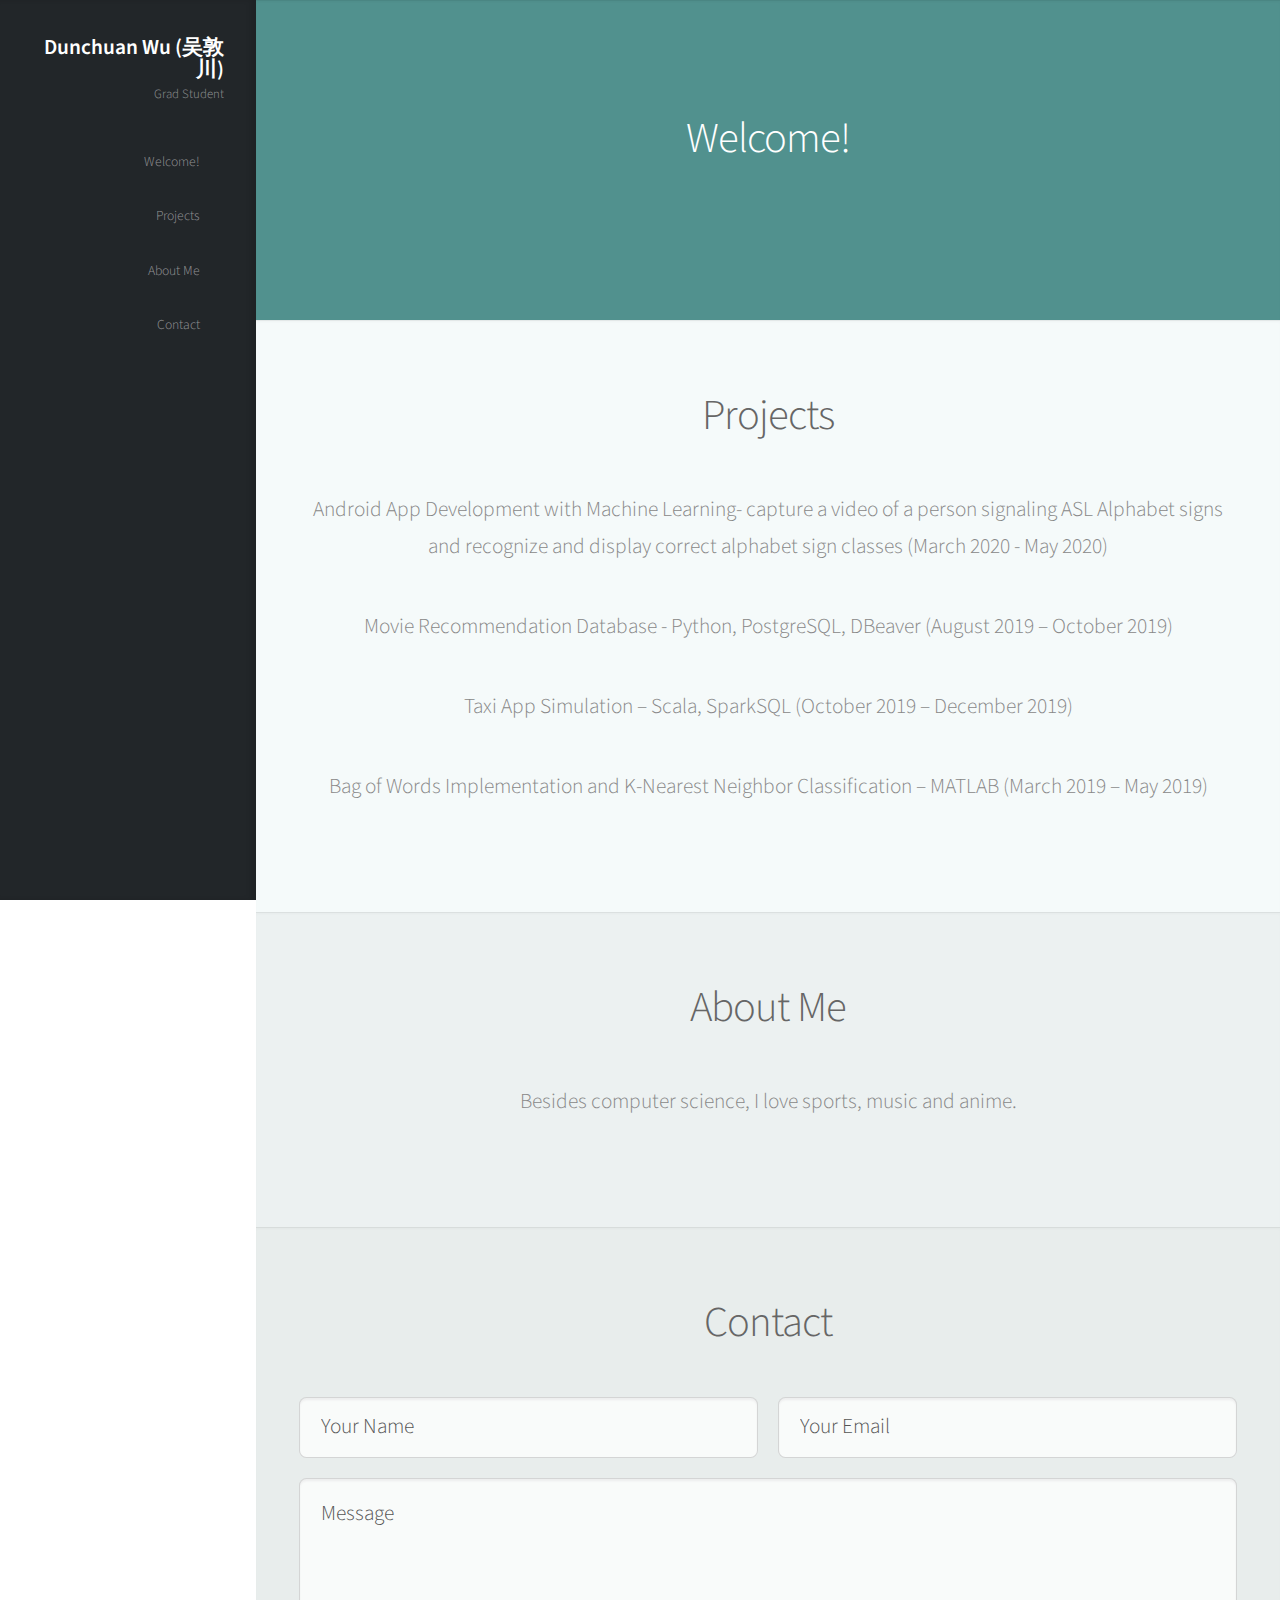
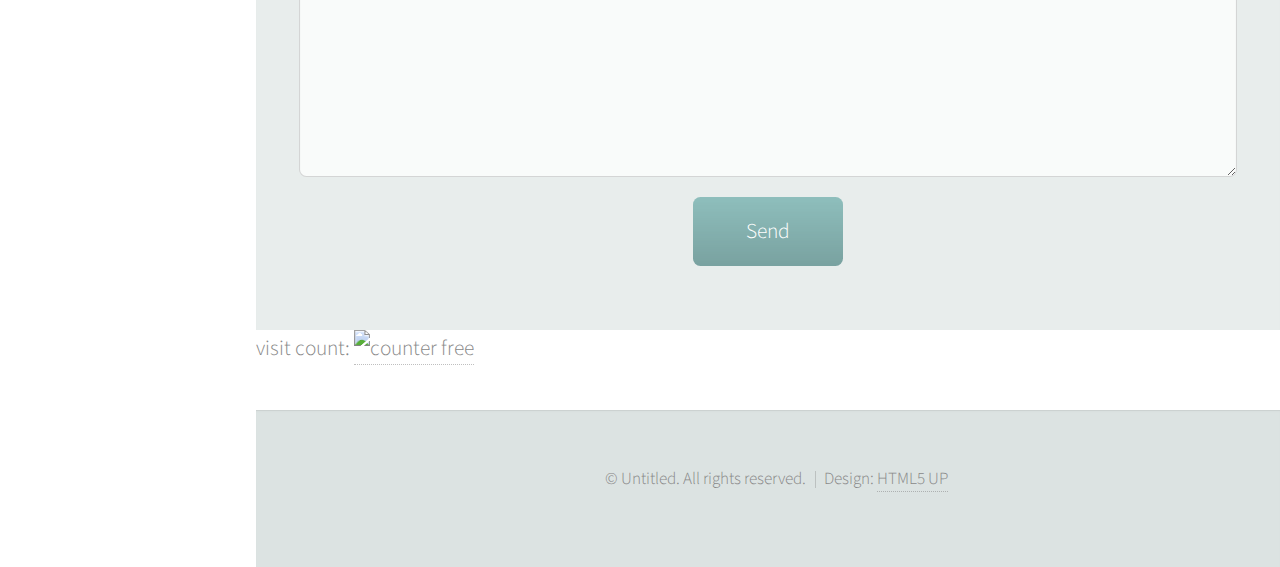
==== index.html @ f8be5535 "Update index.html" ====
<!DOCTYPE HTML>
<!--
	Prologue by HTML5 UP
	html5up.net | @ajlkn
	Free for personal and commercial use under the CCA 3.0 license (html5up.net/license)
-->
<html>


	<head>
		<title>Dunchuan Wu's personal page</title>
		<meta charset="utf-8" />
		<meta name="viewport" content="width=device-width, initial-scale=1, user-scalable=no" />
		<link rel="stylesheet" href="assets/css/main.css" />
	</head>
	<body class="is-preload">

		<!-- Header -->
			<div id="header">

				<div class="top">

					<!-- Logo -->
						<div id="logo">
							<!--
							<span class="image avatar48"><img src="images/avatar.jpg" alt="" /></span>
							-->
							<h1 id="title"> Dunchuan Wu (吴敦川)</h1>
							<p>Grad Student</p>
						</div>

					<!-- Nav -->
						<nav id="nav">
							<ul>
								<li><a href="#top" id="top-link"><span class="icon solid fa-home">Welcome!</span></a></li>
								<li><a href="#portfolio" id="projects-link"><span class="icon solid fa-th">Projects</span></a>
								</li>
								<li><a href="#about" id="about-link"><span class="icon solid fa-user">About Me</span></a></li>
								<li><a href="#contact" id="contact-link"><span class="icon solid fa-envelope">Contact</span></a></li>
							</ul>
						</nav>

				</div>

				<div class="bottom">

					<!-- Social Icons -->
						<ul class="icons">
							<li><a href="#" class="icon brands fa fa-weixin"><span class="label">wechat</span></a></li>
							<li><a href="#" class="icon brands fa-github"><span class="label">Github</span></a></li>
							<li><a href="#" class="icon solid fa-envelope"><span class="label">Email</span></a></li>
						</ul>

				</div>

			</div>

		<!-- Main -->
			<div id="main">

				<!-- Intro -->
					<section id="top" class="one dark cover">
						<div class="container">

							<header>
								<h2 class="alt">
								<strong>Welcome!</strong>
								<!-- <h3> Leetcode Problems - Solved <strong>Today: 2 (#148, #179 && #3, #5 && #6, #9 && #7 #33)</strong> </h3> 
								<h3> Leetcode Problems - Solved <strong>in Total: 33</strong> </h3>
								 -->

							</header>
							
							<!--
							<footer>
								<a href="#portfolio" class="button scrolly">Redirect to Portfolio</a>
							</footer>
							-->

						</div>
					</section>

				<!-- Portfolio -->
					<section id="projects" class="two">
						<div class="container">

							<header>
								<h2>Projects</h2>
							</header>

							<p>
							Android App Development with Machine Learning- capture a video of a person signaling ASL Alphabet signs and recognize and display correct alphabet sign classes (March 2020 - May 2020)
							</p>
							<p>
							Movie Recommendation Database - Python, PostgreSQL, DBeaver (August 2019 – October 2019)
							</p>
							<p>
							Taxi App Simulation – Scala, SparkSQL (October 2019 – December 2019)
							</p>
							<p>
							Bag of Words Implementation and K-Nearest Neighbor Classification – MATLAB (March 2019 – May 2019)
							</p>
			
							<!-- 
							<div class="row">
								<div class="col-4 col-12-mobile">
									<article class="item">
										<a href="#" class="image fit"><img src="images/pic02.jpg" alt="" /></a>
										<header>
											<h3>Ipsum Feugiat</h3>
										</header>
									</article>
									<article class="item">
										<a href="#" class="image fit"><img src="images/pic03.jpg" alt="" /></a>
										<header>
											<h3>Rhoncus Semper</h3>
										</header>
									</article>
								</div>
								<div class="col-4 col-12-mobile">
									<article class="item">
										<a href="#" class="image fit"><img src="images/pic04.jpg" alt="" /></a>
										<header>
											<h3>Magna Nullam</h3>
										</header>
									</article>
									<article class="item">
										<a href="#" class="image fit"><img src="images/pic05.jpg" alt="" /></a>
										<header>
											<h3>Natoque Vitae</h3>
										</header>
									</article>
								</div>
								<div class="col-4 col-12-mobile">
									<article class="item">
										<a href="#" class="image fit"><img src="images/pic06.jpg" alt="" /></a>
										<header>
											<h3>Dolor Penatibus</h3>
										</header>
									</article>
									<article class="item">
										<a href="#" class="image fit"><img src="images/pic07.jpg" alt="" /></a>
										<header>
											<h3>Orci Convallis</h3>
										</header>
									</article>
								</div>
							</div>
							-->

						</div>
					</section>

				<!-- About Me -->
					<section id="about" class="three">
						<div class="container">

							<header>
								<h2>About Me</h2>
							</header>

							<!--
							<a href="#" class="image featured"><img src="images/pic08_cut.jpg" alt="" /></a>
							-->

							<p>Besides computer science, I love sports, music and anime.</p>

						</div>
					</section>

				<!-- Contact -->
					<section id="contact" class="four">
						<div class="container">

							<header>
								<h2>Contact</h2>
							</header>
							
							<!--
							<p>Feel Free to Leave a Message</p>
							-->
							<form class ="contact-form" method="POST" action="https://formspree.io/mdowzpjg">
								<div class="row">
									<div class="col-6 col-12-mobile"><input type="text" name="your name" placeholder="Your Name" /></div>
									<div class="col-6 col-12-mobile"><input type="email" name="your email" placeholder="Your Email" /></div>
									<div class="col-12">
										<textarea name="message" placeholder="Message"></textarea>
									</div>
									<div class="col-12">
										<input type="submit" value="Send" />
									</div>
								</div>
							</form>

						</div>
					</section>

					<p>visit count:
						<a href="https://www.hitwebcounter.com" target="_blank">
						<img src="https://hitwebcounter.com/counter/counter.php?page=7541498&style=0025&nbdigits=6&type=page&initCount=0" title="Web Counter" Alt="counter free"   border="0" >
						</a> 
					</p>

			</div>

		<!-- Footer -->
			<div id="footer">

				<!-- Copyright -->
					<ul class="copyright">
						<li>&copy; Untitled. All rights reserved.</li><li>Design: <a href="http://html5up.net">HTML5 UP</a></li>
					</ul>

			</div>

		<!-- Scripts -->
			<script src="assets/js/jquery.min.js"></script>
			<script src="assets/js/jquery.scrolly.min.js"></script>
			<script src="assets/js/jquery.scrollex.min.js"></script>
			<script src="assets/js/browser.min.js"></script>
			<script src="assets/js/breakpoints.min.js"></script>
			<script src="assets/js/util.js"></script>
			<script src="assets/js/main.js"></script>


	<!--Umeng Application for Website Log Information ID: 1279021371-->
	<script type="text/javascript" src="https://s4.cnzz.com/z_stat.php?id=1279021371&web_id=1279021371"></script>

	</body>


</html>
---- assets/css/main.css ----
@import url("fontawesome-all.min.css");
@import url("https://fonts.googleapis.com/css?family=Source+Sans+Pro:300,300italic,400,600");

/*
	Prologue by HTML5 UP
	html5up.net | @ajlkn
	Free for personal and commercial use under the CCA 3.0 license (html5up.net/license)
*/

html, body, div, span, applet, object,
iframe, h1, h2, h3, h4, h5, h6, p, blockquote,
pre, a, abbr, acronym, address, big, cite,
code, del, dfn, em, img, ins, kbd, q, s, samp,
small, strike, strong, sub, sup, tt, var, b,
u, i, center, dl, dt, dd, ol, ul, li, fieldset,
form, label, legend, table, caption, tbody,
tfoot, thead, tr, th, td, article, aside,
canvas, details, embed, figure, figcaption,
footer, header, hgroup, menu, nav, output, ruby,
section, summary, time, mark, audio, video {
	margin: 0;
	padding: 0;
	border: 0;
	font-size: 100%;
	font: inherit;
	vertical-align: baseline;}

article, aside, details, figcaption, figure,
footer, header, hgroup, menu, nav, section {
	display: block;}

body {
	line-height: 1;
}

ol, ul {
	list-style: none;
}

blockquote, q {
	quotes: none;
}

	blockquote:before, blockquote:after, q:before, q:after {
		content: '';
		content: none;
	}

table {
	border-collapse: collapse;
	border-spacing: 0;
}

body {
	-webkit-text-size-adjust: none;
}

mark {
	background-color: transparent;
	color: inherit;
}

input::-moz-focus-inner {
	border: 0;
	padding: 0;
}

input, select, textarea {
	-moz-appearance: none;
	-webkit-appearance: none;
	-ms-appearance: none;
	appearance: none;
}

/* Basic */

	html {
		box-sizing: border-box;
	}

	*, *:before, *:after {
		box-sizing: inherit;
	}

	body {
		background: #fff;
		font-family: 'Source Sans Pro', sans-serif;
		font-size: 19pt;
		font-weight: 300;
		line-height: 1.75em;
		color: #888;
	}

		body.is-preload *, body.is-preload *:before, body.is-preload *:after {
			-moz-animation: none !important;
			-webkit-animation: none !important;
			-ms-animation: none !important;
			animation: none !important;
			-moz-transition: none !important;
			-webkit-transition: none !important;
			-ms-transition: none !important;
			transition: none !important;
		}

	input, textarea, select {
		font-family: 'Source Sans Pro', sans-serif;
		font-size: 19pt;
		font-weight: 300;
		line-height: 1.75em;
		color: #888;
	}

	h1, h2, h3, h4, h5, h6 {
		font-weight: 300;
		color: #666;
		line-height: 1.5em;
	}

	h1 a, h2 a, h3 a, h4 a, h5 a, h6 a {
		color: inherit;
		text-decoration: none;
	}

		h1 a strong, h2 a strong, h3 a strong, h4 a strong, h5 a strong, h6 a strong {
			color: #333;
		}

	h2 {
		font-size: 2em;
		letter-spacing: -1px;
	}

		h2.alt {
			color: #888;
		}

			h2.alt strong {
				color: #666;
			}

	h3 {
		font-size: 1.5em;
	}

	header {
		margin: 0 0 2em 0;
	}

		header > p {
			margin: 1em 0 0 0;
		}

	footer {
		margin: 2em 0 0 0;
	}

	strong, b {
		font-weight: 300;
		color: #666;
	}

	em, i {
		font-style: italic;
	}

	a {
		text-decoration: none;
		color: inherit;
		border-bottom: dotted 1px rgba(128, 128, 128, 0.5);
		-moz-transition: color 0.35s ease-in-out, border-bottom-color 0.35s ease-in-out;
		-webkit-transition: color 0.35s ease-in-out, border-bottom-color 0.35s ease-in-out;
		-ms-transition: color 0.35s ease-in-out, border-bottom-color 0.35s ease-in-out;
		transition: color 0.35s ease-in-out, border-bottom-color 0.35s ease-in-out;
		outline: 0;
	}

		a:hover {
			color: #E27689;
			border-bottom-color: rgba(255, 255, 255, 0);
		}

	sub {
		position: relative;
		top: 0.5em;
		font-size: 0.8em;
	}

	sup {
		position: relative;
		top: -0.5em;
		font-size: 0.8em;
	}

	hr {
		border: 0;
		border-top: solid 1px #ddd;
	}

	blockquote {
		border-left: solid 0.5em #ddd;
		padding: 1em 0 1em 2em;
		font-style: italic;
	}

	p, ul, ol, dl, table {
		margin-bottom: 2em;
	}

	br.clear {
		clear: both;
	}

/* Container */

	.container {
		margin: 0 auto;
		max-width: 100%;
		width: 1400px;
		height: 30%;
	}

		@media screen and (min-width: 961px) and (max-width: 1880px) {

			.container {
				width: 1200px;
			}

		}

		@media screen and (min-width: 961px) and (max-width: 1620px) {

			.container {
				width: 960px;
			}

		}

		@media screen and (min-width: 961px) and (max-width: 1320px) {

			.container {
				width: 100%;
			}

		}

		@media screen and (max-width: 960px) {

			.container {
				width: 100%;
			}

		}

		@media screen and (max-width: 736px) {

			.container {
				width: 100%;
			}

		}

/* Row */

	.row {
		display: flex;
		flex-wrap: wrap;
		box-sizing: border-box;
		align-items: stretch;
	}

		.row > * {
			box-sizing: border-box;
		}

		.row.gtr-uniform > * > :last-child {
			margin-bottom: 0;
		}

		.row.aln-left {
			justify-content: flex-start;
		}

		.row.aln-center {
			justify-content: center;
		}

		.row.aln-right {
			justify-content: flex-end;
		}

		.row.aln-top {
			align-items: flex-start;
		}

		.row.aln-middle {
			align-items: center;
		}

		.row.aln-bottom {
			align-items: flex-end;
		}

		.row > .imp {
			order: -1;
		}

		.row > .col-1 {
			width: 8.33333%;
		}

		.row > .off-1 {
			margin-left: 8.33333%;
		}

		.row > .col-2 {
			width: 16.66667%;
		}

		.row > .off-2 {
			margin-left: 16.66667%;
		}

		.row > .col-3 {
			width: 25%;
		}

		.row > .off-3 {
			margin-left: 25%;
		}

		.row > .col-4 {
			width: 33.33333%;
		}

		.row > .off-4 {
			margin-left: 33.33333%;
		}

		.row > .col-5 {
			width: 41.66667%;
		}

		.row > .off-5 {
			margin-left: 41.66667%;
		}

		.row > .col-6 {
			width: 50%;
		}

		.row > .off-6 {
			margin-left: 50%;
		}

		.row > .col-7 {
			width: 58.33333%;
		}

		.row > .off-7 {
			margin-left: 58.33333%;
		}

		.row > .col-8 {
			width: 66.66667%;
		}

		.row > .off-8 {
			margin-left: 66.66667%;
		}

		.row > .col-9 {
			width: 75%;
		}

		.row > .off-9 {
			margin-left: 75%;
		}

		.row > .col-10 {
			width: 83.33333%;
		}

		.row > .off-10 {
			margin-left: 83.33333%;
		}

		.row > .col-11 {
			width: 91.66667%;
		}

		.row > .off-11 {
			margin-left: 91.66667%;
		}

		.row > .col-12 {
			width: 100%;
		}

		.row > .off-12 {
			margin-left: 100%;
		}

		.row.gtr-0 {
			margin-top: 0px;
			margin-left: 0px;
		}

			.row.gtr-0 > * {
				padding: 0px 0 0 0px;
			}

			.row.gtr-0.gtr-uniform {
				margin-top: 0px;
			}

				.row.gtr-0.gtr-uniform > * {
					padding-top: 0px;
				}

		.row.gtr-25 {
			margin-top: -10px;
			margin-left: -10px;
		}

			.row.gtr-25 > * {
				padding: 10px 0 0 10px;
			}

			.row.gtr-25.gtr-uniform {
				margin-top: -10px;
			}

				.row.gtr-25.gtr-uniform > * {
					padding-top: 10px;
				}

		.row.gtr-50 {
			margin-top: -20px;
			margin-left: -20px;
		}

			.row.gtr-50 > * {
				padding: 20px 0 0 20px;
			}

			.row.gtr-50.gtr-uniform {
				margin-top: -20px;
			}

				.row.gtr-50.gtr-uniform > * {
					padding-top: 20px;
				}

		.row {
			margin-top: -40px;
			margin-left: -40px;
		}

			.row > * {
				padding: 40px 0 0 40px;
			}

			.row.gtr-uniform {
				margin-top: -40px;
			}

				.row.gtr-uniform > * {
					padding-top: 40px;
				}

		.row.gtr-150 {
			margin-top: -60px;
			margin-left: -60px;
		}

			.row.gtr-150 > * {
				padding: 60px 0 0 60px;
			}

			.row.gtr-150.gtr-uniform {
				margin-top: -60px;
			}

				.row.gtr-150.gtr-uniform > * {
					padding-top: 60px;
				}

		.row.gtr-200 {
			margin-top: -80px;
			margin-left: -80px;
		}

			.row.gtr-200 > * {
				padding: 80px 0 0 80px;
			}

			.row.gtr-200.gtr-uniform {
				margin-top: -80px;
			}

				.row.gtr-200.gtr-uniform > * {
					padding-top: 80px;
				}

		@media screen and (min-width: 961px) and (max-width: 1880px) {

			.row {
				display: flex;
				flex-wrap: wrap;
				box-sizing: border-box;
				align-items: stretch;
			}

				.row > * {
					box-sizing: border-box;
				}

				.row.gtr-uniform > * > :last-child {
					margin-bottom: 0;
				}

				.row.aln-left {
					justify-content: flex-start;
				}

				.row.aln-center {
					justify-content: center;
				}

				.row.aln-right {
					justify-content: flex-end;
				}

				.row.aln-top {
					align-items: flex-start;
				}

				.row.aln-middle {
					align-items: center;
				}

				.row.aln-bottom {
					align-items: flex-end;
				}

				.row > .imp-wide {
					order: -1;
				}

				.row > .col-1-wide {
					width: 8.33333%;
				}

				.row > .off-1-wide {
					margin-left: 8.33333%;
				}

				.row > .col-2-wide {
					width: 16.66667%;
				}

				.row > .off-2-wide {
					margin-left: 16.66667%;
				}

				.row > .col-3-wide {
					width: 25%;
				}

				.row > .off-3-wide {
					margin-left: 25%;
				}

				.row > .col-4-wide {
					width: 33.33333%;
				}

				.row > .off-4-wide {
					margin-left: 33.33333%;
				}

				.row > .col-5-wide {
					width: 41.66667%;
				}

				.row > .off-5-wide {
					margin-left: 41.66667%;
				}

				.row > .col-6-wide {
					width: 50%;
				}

				.row > .off-6-wide {
					margin-left: 50%;
				}

				.row > .col-7-wide {
					width: 58.33333%;
				}

				.row > .off-7-wide {
					margin-left: 58.33333%;
				}

				.row > .col-8-wide {
					width: 66.66667%;
				}

				.row > .off-8-wide {
					margin-left: 66.66667%;
				}

				.row > .col-9-wide {
					width: 75%;
				}

				.row > .off-9-wide {
					margin-left: 75%;
				}

				.row > .col-10-wide {
					width: 83.33333%;
				}

				.row > .off-10-wide {
					margin-left: 83.33333%;
				}

				.row > .col-11-wide {
					width: 91.66667%;
				}

				.row > .off-11-wide {
					margin-left: 91.66667%;
				}

				.row > .col-12-wide {
					width: 100%;
				}

				.row > .off-12-wide {
					margin-left: 100%;
				}

				.row.gtr-0 {
					margin-top: 0px;
					margin-left: 0px;
				}

					.row.gtr-0 > * {
						padding: 0px 0 0 0px;
					}

					.row.gtr-0.gtr-uniform {
						margin-top: 0px;
					}

						.row.gtr-0.gtr-uniform > * {
							padding-top: 0px;
						}

				.row.gtr-25 {
					margin-top: -10px;
					margin-left: -10px;
				}

					.row.gtr-25 > * {
						padding: 10px 0 0 10px;
					}

					.row.gtr-25.gtr-uniform {
						margin-top: -10px;
					}

						.row.gtr-25.gtr-uniform > * {
							padding-top: 10px;
						}

				.row.gtr-50 {
					margin-top: -20px;
					margin-left: -20px;
				}

					.row.gtr-50 > * {
						padding: 20px 0 0 20px;
					}

					.row.gtr-50.gtr-uniform {
						margin-top: -20px;
					}

						.row.gtr-50.gtr-uniform > * {
							padding-top: 20px;
						}

				.row {
					margin-top: -40px;
					margin-left: -40px;
				}

					.row > * {
						padding: 40px 0 0 40px;
					}

					.row.gtr-uniform {
						margin-top: -40px;
					}

						.row.gtr-uniform > * {
							padding-top: 40px;
						}

				.row.gtr-150 {
					margin-top: -60px;
					margin-left: -60px;
				}

					.row.gtr-150 > * {
						padding: 60px 0 0 60px;
					}

					.row.gtr-150.gtr-uniform {
						margin-top: -60px;
					}

						.row.gtr-150.gtr-uniform > * {
							padding-top: 60px;
						}

				.row.gtr-200 {
					margin-top: -80px;
					margin-left: -80px;
				}

					.row.gtr-200 > * {
						padding: 80px 0 0 80px;
					}

					.row.gtr-200.gtr-uniform {
						margin-top: -80px;
					}

						.row.gtr-200.gtr-uniform > * {
							padding-top: 80px;
						}

		}

		@media screen and (min-width: 961px) and (max-width: 1620px) {

			.row {
				display: flex;
				flex-wrap: wrap;
				box-sizing: border-box;
				align-items: stretch;
			}

				.row > * {
					box-sizing: border-box;
				}

				.row.gtr-uniform > * > :last-child {
					margin-bottom: 0;
				}

				.row.aln-left {
					justify-content: flex-start;
				}

				.row.aln-center {
					justify-content: center;
				}

				.row.aln-right {
					justify-content: flex-end;
				}

				.row.aln-top {
					align-items: flex-start;
				}

				.row.aln-middle {
					align-items: center;
				}

				.row.aln-bottom {
					align-items: flex-end;
				}

				.row > .imp-normal {
					order: -1;
				}

				.row > .col-1-normal {
					width: 8.33333%;
				}

				.row > .off-1-normal {
					margin-left: 8.33333%;
				}

				.row > .col-2-normal {
					width: 16.66667%;
				}

				.row > .off-2-normal {
					margin-left: 16.66667%;
				}

				.row > .col-3-normal {
					width: 25%;
				}

				.row > .off-3-normal {
					margin-left: 25%;
				}

				.row > .col-4-normal {
					width: 33.33333%;
				}

				.row > .off-4-normal {
					margin-left: 33.33333%;
				}

				.row > .col-5-normal {
					width: 41.66667%;
				}

				.row > .off-5-normal {
					margin-left: 41.66667%;
				}

				.row > .col-6-normal {
					width: 50%;
				}

				.row > .off-6-normal {
					margin-left: 50%;
				}

				.row > .col-7-normal {
					width: 58.33333%;
				}

				.row > .off-7-normal {
					margin-left: 58.33333%;
				}

				.row > .col-8-normal {
					width: 66.66667%;
				}

				.row > .off-8-normal {
					margin-left: 66.66667%;
				}

				.row > .col-9-normal {
					width: 75%;
				}

				.row > .off-9-normal {
					margin-left: 75%;
				}

				.row > .col-10-normal {
					width: 83.33333%;
				}

				.row > .off-10-normal {
					margin-left: 83.33333%;
				}

				.row > .col-11-normal {
					width: 91.66667%;
				}

				.row > .off-11-normal {
					margin-left: 91.66667%;
				}

				.row > .col-12-normal {
					width: 100%;
				}

				.row > .off-12-normal {
					margin-left: 100%;
				}

				.row.gtr-0 {
					margin-top: 0px;
					margin-left: 0px;
				}

					.row.gtr-0 > * {
						padding: 0px 0 0 0px;
					}

					.row.gtr-0.gtr-uniform {
						margin-top: 0px;
					}

						.row.gtr-0.gtr-uniform > * {
							padding-top: 0px;
						}

				.row.gtr-25 {
					margin-top: -10px;
					margin-left: -10px;
				}

					.row.gtr-25 > * {
						padding: 10px 0 0 10px;
					}

					.row.gtr-25.gtr-uniform {
						margin-top: -10px;
					}

						.row.gtr-25.gtr-uniform > * {
							padding-top: 10px;
						}

				.row.gtr-50 {
					margin-top: -20px;
					margin-left: -20px;
				}

					.row.gtr-50 > * {
						padding: 20px 0 0 20px;
					}

					.row.gtr-50.gtr-uniform {
						margin-top: -20px;
					}

						.row.gtr-50.gtr-uniform > * {
							padding-top: 20px;
						}

				.row {
					margin-top: -40px;
					margin-left: -40px;
				}

					.row > * {
						padding: 40px 0 0 40px;
					}

					.row.gtr-uniform {
						margin-top: -40px;
					}

						.row.gtr-uniform > * {
							padding-top: 40px;
						}

				.row.gtr-150 {
					margin-top: -60px;
					margin-left: -60px;
				}

					.row.gtr-150 > * {
						padding: 60px 0 0 60px;
					}

					.row.gtr-150.gtr-uniform {
						margin-top: -60px;
					}

						.row.gtr-150.gtr-uniform > * {
							padding-top: 60px;
						}

				.row.gtr-200 {
					margin-top: -80px;
					margin-left: -80px;
				}

					.row.gtr-200 > * {
						padding: 80px 0 0 80px;
					}

					.row.gtr-200.gtr-uniform {
						margin-top: -80px;
					}

						.row.gtr-200.gtr-uniform > * {
							padding-top: 80px;
						}

		}

		@media screen and (min-width: 961px) and (max-width: 1320px) {

			.row {
				display: flex;
				flex-wrap: wrap;
				box-sizing: border-box;
				align-items: stretch;
			}

				.row > * {
					box-sizing: border-box;
				}

				.row.gtr-uniform > * > :last-child {
					margin-bottom: 0;
				}

				.row.aln-left {
					justify-content: flex-start;
				}

				.row.aln-center {
					justify-content: center;
				}

				.row.aln-right {
					justify-content: flex-end;
				}

				.row.aln-top {
					align-items: flex-start;
				}

				.row.aln-middle {
					align-items: center;
				}

				.row.aln-bottom {
					align-items: flex-end;
				}

				.row > .imp-narrow {
					order: -1;
				}

				.row > .col-1-narrow {
					width: 8.33333%;
				}

				.row > .off-1-narrow {
					margin-left: 8.33333%;
				}

				.row > .col-2-narrow {
					width: 16.66667%;
				}

				.row > .off-2-narrow {
					margin-left: 16.66667%;
				}

				.row > .col-3-narrow {
					width: 25%;
				}

				.row > .off-3-narrow {
					margin-left: 25%;
				}

				.row > .col-4-narrow {
					width: 33.33333%;
				}

				.row > .off-4-narrow {
					margin-left: 33.33333%;
				}

				.row > .col-5-narrow {
					width: 41.66667%;
				}

				.row > .off-5-narrow {
					margin-left: 41.66667%;
				}

				.row > .col-6-narrow {
					width: 50%;
				}

				.row > .off-6-narrow {
					margin-left: 50%;
				}

				.row > .col-7-narrow {
					width: 58.33333%;
				}

				.row > .off-7-narrow {
					margin-left: 58.33333%;
				}

				.row > .col-8-narrow {
					width: 66.66667%;
				}

				.row > .off-8-narrow {
					margin-left: 66.66667%;
				}

				.row > .col-9-narrow {
					width: 75%;
				}

				.row > .off-9-narrow {
					margin-left: 75%;
				}

				.row > .col-10-narrow {
					width: 83.33333%;
				}

				.row > .off-10-narrow {
					margin-left: 83.33333%;
				}

				.row > .col-11-narrow {
					width: 91.66667%;
				}

				.row > .off-11-narrow {
					margin-left: 91.66667%;
				}

				.row > .col-12-narrow {
					width: 100%;
				}

				.row > .off-12-narrow {
					margin-left: 100%;
				}

				.row.gtr-0 {
					margin-top: 0px;
					margin-left: 0px;
				}

					.row.gtr-0 > * {
						padding: 0px 0 0 0px;
					}

					.row.gtr-0.gtr-uniform {
						margin-top: 0px;
					}

						.row.gtr-0.gtr-uniform > * {
							padding-top: 0px;
						}

				.row.gtr-25 {
					margin-top: -5px;
					margin-left: -5px;
				}

					.row.gtr-25 > * {
						padding: 5px 0 0 5px;
					}

					.row.gtr-25.gtr-uniform {
						margin-top: -5px;
					}

						.row.gtr-25.gtr-uniform > * {
							padding-top: 5px;
						}

				.row.gtr-50 {
					margin-top: -10px;
					margin-left: -10px;
				}

					.row.gtr-50 > * {
						padding: 10px 0 0 10px;
					}

					.row.gtr-50.gtr-uniform {
						margin-top: -10px;
					}

						.row.gtr-50.gtr-uniform > * {
							padding-top: 10px;
						}

				.row {
					margin-top: -20px;
					margin-left: -20px;
				}

					.row > * {
						padding: 20px 0 0 20px;
					}

					.row.gtr-uniform {
						margin-top: -20px;
					}

						.row.gtr-uniform > * {
							padding-top: 20px;
						}

				.row.gtr-150 {
					margin-top: -30px;
					margin-left: -30px;
				}

					.row.gtr-150 > * {
						padding: 30px 0 0 30px;
					}

					.row.gtr-150.gtr-uniform {
						margin-top: -30px;
					}

						.row.gtr-150.gtr-uniform > * {
							padding-top: 30px;
						}

				.row.gtr-200 {
					margin-top: -40px;
					margin-left: -40px;
				}

					.row.gtr-200 > * {
						padding: 40px 0 0 40px;
					}

					.row.gtr-200.gtr-uniform {
						margin-top: -40px;
					}

						.row.gtr-200.gtr-uniform > * {
							padding-top: 40px;
						}

		}

		@media screen and (max-width: 960px) {

			.row {
				display: flex;
				flex-wrap: wrap;
				box-sizing: border-box;
				align-items: stretch;
			}

				.row > * {
					box-sizing: border-box;
				}

				.row.gtr-uniform > * > :last-child {
					margin-bottom: 0;
				}

				.row.aln-left {
					justify-content: flex-start;
				}

				.row.aln-center {
					justify-content: center;
				}

				.row.aln-right {
					justify-content: flex-end;
				}

				.row.aln-top {
					align-items: flex-start;
				}

				.row.aln-middle {
					align-items: center;
				}

				.row.aln-bottom {
					align-items: flex-end;
				}

				.row > .imp-narrower {
					order: -1;
				}

				.row > .col-1-narrower {
					width: 8.33333%;
				}

				.row > .off-1-narrower {
					margin-left: 8.33333%;
				}

				.row > .col-2-narrower {
					width: 16.66667%;
				}

				.row > .off-2-narrower {
					margin-left: 16.66667%;
				}

				.row > .col-3-narrower {
					width: 25%;
				}

				.row > .off-3-narrower {
					margin-left: 25%;
				}

				.row > .col-4-narrower {
					width: 33.33333%;
				}

				.row > .off-4-narrower {
					margin-left: 33.33333%;
				}

				.row > .col-5-narrower {
					width: 41.66667%;
				}

				.row > .off-5-narrower {
					margin-left: 41.66667%;
				}

				.row > .col-6-narrower {
					width: 50%;
				}

				.row > .off-6-narrower {
					margin-left: 50%;
				}

				.row > .col-7-narrower {
					width: 58.33333%;
				}

				.row > .off-7-narrower {
					margin-left: 58.33333%;
				}

				.row > .col-8-narrower {
					width: 66.66667%;
				}

				.row > .off-8-narrower {
					margin-left: 66.66667%;
				}

				.row > .col-9-narrower {
					width: 75%;
				}

				.row > .off-9-narrower {
					margin-left: 75%;
				}

				.row > .col-10-narrower {
					width: 83.33333%;
				}

				.row > .off-10-narrower {
					margin-left: 83.33333%;
				}

				.row > .col-11-narrower {
					width: 91.66667%;
				}

				.row > .off-11-narrower {
					margin-left: 91.66667%;
				}

				.row > .col-12-narrower {
					width: 100%;
				}

				.row > .off-12-narrower {
					margin-left: 100%;
				}

				.row.gtr-0 {
					margin-top: 0px;
					margin-left: 0px;
				}

					.row.gtr-0 > * {
						padding: 0px 0 0 0px;
					}

					.row.gtr-0.gtr-uniform {
						margin-top: 0px;
					}

						.row.gtr-0.gtr-uniform > * {
							padding-top: 0px;
						}

				.row.gtr-25 {
					margin-top: -5px;
					margin-left: -5px;
				}

					.row.gtr-25 > * {
						padding: 5px 0 0 5px;
					}

					.row.gtr-25.gtr-uniform {
						margin-top: -5px;
					}

						.row.gtr-25.gtr-uniform > * {
							padding-top: 5px;
						}

				.row.gtr-50 {
					margin-top: -10px;
					margin-left: -10px;
				}

					.row.gtr-50 > * {
						padding: 10px 0 0 10px;
					}

					.row.gtr-50.gtr-uniform {
						margin-top: -10px;
					}

						.row.gtr-50.gtr-uniform > * {
							padding-top: 10px;
						}

				.row {
					margin-top: -20px;
					margin-left: -20px;
				}

					.row > * {
						padding: 20px 0 0 20px;
					}

					.row.gtr-uniform {
						margin-top: -20px;
					}

						.row.gtr-uniform > * {
							padding-top: 20px;
						}

				.row.gtr-150 {
					margin-top: -30px;
					margin-left: -30px;
				}

					.row.gtr-150 > * {
						padding: 30px 0 0 30px;
					}

					.row.gtr-150.gtr-uniform {
						margin-top: -30px;
					}

						.row.gtr-150.gtr-uniform > * {
							padding-top: 30px;
						}

				.row.gtr-200 {
					margin-top: -40px;
					margin-left: -40px;
				}

					.row.gtr-200 > * {
						padding: 40px 0 0 40px;
					}

					.row.gtr-200.gtr-uniform {
						margin-top: -40px;
					}

						.row.gtr-200.gtr-uniform > * {
							padding-top: 40px;
						}

		}

		@media screen and (max-width: 736px) {

			.row {
				display: flex;
				flex-wrap: wrap;
				box-sizing: border-box;
				align-items: stretch;
			}

				.row > * {
					box-sizing: border-box;
				}

				.row.gtr-uniform > * > :last-child {
					margin-bottom: 0;
				}

				.row.aln-left {
					justify-content: flex-start;
				}

				.row.aln-center {
					justify-content: center;
				}

				.row.aln-right {
					justify-content: flex-end;
				}

				.row.aln-top {
					align-items: flex-start;
				}

				.row.aln-middle {
					align-items: center;
				}

				.row.aln-bottom {
					align-items: flex-end;
				}

				.row > .imp-mobile {
					order: -1;
				}

				.row > .col-1-mobile {
					width: 8.33333%;
				}

				.row > .off-1-mobile {
					margin-left: 8.33333%;
				}

				.row > .col-2-mobile {
					width: 16.66667%;
				}

				.row > .off-2-mobile {
					margin-left: 16.66667%;
				}

				.row > .col-3-mobile {
					width: 25%;
				}

				.row > .off-3-mobile {
					margin-left: 25%;
				}

				.row > .col-4-mobile {
					width: 33.33333%;
				}

				.row > .off-4-mobile {
					margin-left: 33.33333%;
				}

				.row > .col-5-mobile {
					width: 41.66667%;
				}

				.row > .off-5-mobile {
					margin-left: 41.66667%;
				}

				.row > .col-6-mobile {
					width: 50%;
				}

				.row > .off-6-mobile {
					margin-left: 50%;
				}

				.row > .col-7-mobile {
					width: 58.33333%;
				}

				.row > .off-7-mobile {
					margin-left: 58.33333%;
				}

				.row > .col-8-mobile {
					width: 66.66667%;
				}

				.row > .off-8-mobile {
					margin-left: 66.66667%;
				}

				.row > .col-9-mobile {
					width: 75%;
				}

				.row > .off-9-mobile {
					margin-left: 75%;
				}

				.row > .col-10-mobile {
					width: 83.33333%;
				}

				.row > .off-10-mobile {
					margin-left: 83.33333%;
				}

				.row > .col-11-mobile {
					width: 91.66667%;
				}

				.row > .off-11-mobile {
					margin-left: 91.66667%;
				}

				.row > .col-12-mobile {
					width: 100%;
				}

				.row > .off-12-mobile {
					margin-left: 100%;
				}

				.row.gtr-0 {
					margin-top: 0px;
					margin-left: 0px;
				}

					.row.gtr-0 > * {
						padding: 0px 0 0 0px;
					}

					.row.gtr-0.gtr-uniform {
						margin-top: 0px;
					}

						.row.gtr-0.gtr-uniform > * {
							padding-top: 0px;
						}

				.row.gtr-25 {
					margin-top: -5px;
					margin-left: -5px;
				}

					.row.gtr-25 > * {
						padding: 5px 0 0 5px;
					}

					.row.gtr-25.gtr-uniform {
						margin-top: -5px;
					}

						.row.gtr-25.gtr-uniform > * {
							padding-top: 5px;
						}

				.row.gtr-50 {
					margin-top: -10px;
					margin-left: -10px;
				}

					.row.gtr-50 > * {
						padding: 10px 0 0 10px;
					}

					.row.gtr-50.gtr-uniform {
						margin-top: -10px;
					}

						.row.gtr-50.gtr-uniform > * {
							padding-top: 10px;
						}

				.row {
					margin-top: -20px;
					margin-left: -20px;
				}

					.row > * {
						padding: 20px 0 0 20px;
					}

					.row.gtr-uniform {
						margin-top: -20px;
					}

						.row.gtr-uniform > * {
							padding-top: 20px;
						}

				.row.gtr-150 {
					margin-top: -30px;
					margin-left: -30px;
				}

					.row.gtr-150 > * {
						padding: 30px 0 0 30px;
					}

					.row.gtr-150.gtr-uniform {
						margin-top: -30px;
					}

						.row.gtr-150.gtr-uniform > * {
							padding-top: 30px;
						}

				.row.gtr-200 {
					margin-top: -40px;
					margin-left: -40px;
				}

					.row.gtr-200 > * {
						padding: 40px 0 0 40px;
					}

					.row.gtr-200.gtr-uniform {
						margin-top: -40px;
					}

						.row.gtr-200.gtr-uniform > * {
							padding-top: 40px;
						}

		}

/* Sections/Article */

	section, article {
		margin-bottom: 3em;
	}

		section > :last-child,
		section > .container, section:last-child, article > :last-child,
		article > .container, article:last-child {
			margin-bottom: 0;
		}

		.row > section, .row > article {
			margin-bottom: 0;
		}

/* Image */

	.image {
		display: inline-block;
		border: 0;
	}

		.image img {
			display: block;
			width: 100%;
		}

		.image.avatar48 {
			width: 48px;
			height: 48px;
			background: #f00;
		}

			.image.avatar48 img {
				width: 48px;
				height: 48px;
			}

		.image.fit {
			display: block;
			width: 100%;
		}

		.image.featured {
			display: block;
			width: 100%;
			margin: 0 0 2em 0;
		}

		.image.left {
			float: left;
			margin: 0 2em 2em 0;
		}

		.image.centered {
			display: block;
			margin: 0 0 2em 0;
		}

			.image.centered img {
				margin: 0 auto;
				width: auto;
			}

/* List */

	ul {
		list-style: disc;
		padding-left: 1em;
	}

		ul li {
			padding-left: 0.5em;
		}

	ol {
		list-style: decimal;
		padding-left: 1.25em;
	}

		ol li {
			padding-left: 0.25em;
		}

/* Icons */

	ul.icons {
		cursor: default;
		list-style: none;
		padding-left: 0;
	}

		ul.icons li {
			display: inline-block;
			padding-left: 0;
		}

		ul.icons a {
			display: inline-block;
			width: 2em;
			height: 2em;
			line-height: 2em;
			text-align: center;
			border: 0;
		}

/* Form */

	form label {
		display: block;
		text-align: left;
		margin-bottom: 0.5em;
	}

	form input[type="text"],
	form input[type="email"],
	form input[type="password"],
	form select,
	form textarea {
		position: relative;
		-webkit-appearance: none;
		display: block;
		border: 0;
		outline: 0;
		background: #fff;
		background: rgba(255, 255, 255, 0.75);
		width: 100%;
		border-radius: 0.35em;
		padding: 0.75em 1em 0.75em 1em;
		box-shadow: inset 0 0.1em 0.1em 0 rgba(0, 0, 0, 0.05);
		border: solid 1px rgba(0, 0, 0, 0.15);
		-moz-transition: all 0.35s ease-in-out;
		-webkit-transition: all 0.35s ease-in-out;
		-ms-transition: all 0.35s ease-in-out;
		transition: all 0.35s ease-in-out;
	}

		form input[type="text"]:focus,
		form input[type="email"]:focus,
		form input[type="password"]:focus,
		form select:focus,
		form textarea:focus {
			box-shadow: 0 0 2px 1px #8ebebc;
			background: #fff;
		}

	form input[type="text"],
	form input[type="email"],
	form input[type="password"],
	form select {
		line-height: 1.25em;
	}

	form textarea {
		min-height: 14em;
	}

	form ::-webkit-input-placeholder {
		color: #555 !important;
	}

	form :-moz-placeholder {
		color: #555 !important;
	}

	form ::-moz-placeholder {
		color: #555 !important;
	}

	form :-ms-input-placeholder {
		color: #555 !important;
	}

	form ::-moz-focus-inner {
		border: 0;
	}

/* Table */

	table {
		width: 100%;
		text-align: left;
	}

		table tbody tr:nth-child(2n+2) {
			background: #f4f4f4;
		}

		table td {
			padding: 0.5em 1em 0.5em 1em;
		}

		table th {
			text-align: left;
			padding: 0.5em 1em 0.5em 1em;
			color: #fff;
			background: #222729 url("images/overlay.png");
		}

		table thead {
			background: #444;
			color: #fff;
		}

		table tfoot {
			background: #eee;
		}

/* Button */

	input[type="button"],
	input[type="submit"],
	input[type="reset"],
	button,
	.button {
		position: relative;
		display: inline-block;
		border-radius: 0.35em;
		color: #fff !important;
		text-decoration: none;
		padding: 0.75em 2.5em 0.75em 2.5em;
		background-color: #8ebebc;
		border: 0;
		cursor: pointer;
		background-image: -moz-linear-gradient(top, rgba(0, 0, 0, 0), rgba(0, 0, 0, 0.15)), url("images/overlay.png");
		background-image: -webkit-linear-gradient(top, rgba(0, 0, 0, 0), rgba(0, 0, 0, 0.15)), url("images/overlay.png");
		background-image: -ms-linear-gradient(top, rgba(0, 0, 0, 0), rgba(0, 0, 0, 0.15)), url("images/overlay.png");
		background-image: linear-gradient(top, rgba(0, 0, 0, 0), rgba(0, 0, 0, 0.15)), url("images/overlay.png");
		-moz-transition: background-color 0.35s ease-in-out;
		-webkit-transition: background-color 0.35s ease-in-out;
		-ms-transition: background-color 0.35s ease-in-out;
		transition: background-color 0.35s ease-in-out;
	}

		input[type="button"]:hover,
		input[type="submit"]:hover,
		input[type="reset"]:hover,
		button:hover,
		.button:hover {
			background-color: #9ececc;
		}

		input[type="button"]:active,
		input[type="submit"]:active,
		input[type="reset"]:active,
		button:active,
		.button:active {
			background-color: #7eaeac;
		}

/* Item */

	.item {
		box-shadow: 0 0.05em 0.15em 0 rgba(0, 0, 0, 0.05);
		margin-bottom: 40px;
	}

		.item header {
			background: #fff;
			margin: 0;
			padding: 1em 0 1em 0;
			font-size: 0.8em;
		}

			.item header h3 {
				font-size: 1em;
			}

/* Icons */

	.icon {
		text-decoration: none;
		text-decoration: none;
	}

		.icon:before {
			-moz-osx-font-smoothing: grayscale;
			-webkit-font-smoothing: antialiased;
			display: inline-block;
			font-style: normal;
			font-variant: normal;
			text-rendering: auto;
			line-height: 1;
			text-transform: none !important;
			font-family: 'Font Awesome 5 Free';
			font-weight: 400;
		}

		.icon:before {
			line-height: inherit;
		}

		.icon > .label {
			display: none;
		}

		.icon.solid:before {
			font-weight: 900;
		}

		.icon.brands:before {
			font-family: 'Font Awesome 5 Brands';
		}

/* Header */

	#header {
		display: -moz-flex;
		display: -webkit-flex;
		display: -ms-flex;
		display: flex;
		-moz-flex-direction: column;
		-webkit-flex-direction: column;
		-ms-flex-direction: column;
		flex-direction: column;
		-moz-justify-content: space-between;
		-webkit-justify-content: space-between;
		-ms-justify-content: space-between;
		justify-content: space-between;
		background: #222629 url("images/overlay.png");
		box-shadow: inset -0.25em 0 0.25em 0 rgba(0, 0, 0, 0.1);
		color: #fff;
		height: 100%;
		left: 0;
		overflow-y: auto;
		position: fixed;
		text-align: right;
		top: 0;
		width: 375px;
	}

		#header .top {
			-moz-flex-grow: 1;
			-webkit-flex-grow: 1;
			-ms-flex-grow: 1;
			flex-grow: 1;
		}

		#header .bottom {
			-moz-flex-shrink: 0;
			-webkit-flex-shrink: 0;
			-ms-flex-shrink: 0;
			flex-shrink: 0;
			padding: 1.5em 0 0.75em 0;
		}

			#header .bottom > :last-child {
				margin-bottom: 0;
			}

		#header .icons {
			font-size: 0.8em;
			text-align: center;
		}

			#header .icons a {
				color: #41484c;
				-moz-transition: color 0.35s ease-in-out;
				-webkit-transition: color 0.35s ease-in-out;
				-ms-transition: color 0.35s ease-in-out;
				transition: color 0.35s ease-in-out;
			}

				#header .icons a:hover {
					color: #fff;
				}

	#logo {
		position: relative;
		margin: 1.75em 1.5em 1.5em 1.5em;
		min-height: 48px;
		cursor: default;
	}

		#logo h1 {
			position: relative;
			color: #fff;
			font-weight: 600;
			font-size: 1em;
			line-height: 1em;
		}

		#logo p {
			position: relative;
			display: block;
			font-size: 0.6em;
			color: rgba(255, 255, 255, 0.5);
			line-height: 1.25em;
			margin: 0.5em 0 0 0;
		}

		#logo .image {
			position: absolute;
			left: 0;
			top: 0;
		}

	#nav ul {
		list-style: none;
		padding-left: 0;
		margin-bottom: 0;
	}

		#nav ul li {
			padding-left: 0;
		}

			#nav ul li a {
				display: block;
				padding: 0.5em 1.5em 0.5em 1.5em;
				color: rgba(255, 255, 255, 0.5);
				text-decoration: none;
				outline: 0;
				border: 0;
				-moz-transition: none;
				-webkit-transition: none;
				-ms-transition: none;
				transition: none;
			}

				#nav ul li a span {
					position: relative;
					display: block;
					font-size: 0.8em;
				}

					#nav ul li a span:before {
						position: absolute;
						left: 0;
						color: #41484c;
						text-align: center;
						width: 1.25em;
						line-height: 1.75em;
					}

				#nav ul li a.active {
					background: rgba(0, 0, 0, 0.15);
					box-shadow: inset 0 0 0.25em 0 rgba(0, 0, 0, 0.125);
					color: #fff;
				}

					#nav ul li a.active span:before {
						color: #e27689;
					}

/* Footer */

	#footer {
		margin-left: 375px;
		text-align: center;
		background-color: #dce3e2;
		padding: 3em 0 4em 0;
		box-shadow: inset 0 1px 0 0 rgba(0, 0, 0, 0.05), inset 0 0.1em 0.1em 0 rgba(0, 0, 0, 0.025);
		font-size: 0.8em;
	}

		#footer .copyright {
			cursor: default;
			margin: 0;
		}

			#footer .copyright li {
				display: inline-block;
				line-height: 1em;
				border-left: solid 1px rgba(128, 128, 128, 0.35);
				padding: 0 0 0 0.5em;
				margin: 0 0 0 0.5em;
			}

				#footer .copyright li:first-child {
					border-left: 0;
					padding-left: 0;
					margin-left: 0;
				}

/* Main */

	#main {
		margin-left: 375px;
	}

		#main > section {
			margin: 0;
			overflow: hidden;
			padding: 4em 0;
			box-shadow: inset 0 1px 0 0 rgba(0, 0, 0, 0.05), inset 0 0.1em 0.1em 0 rgba(0, 0, 0, 0.025);
			text-align: center;
			background-image: url("images/overlay.png");
		}

			#main > section.dark {
				color: #ddd;
				color: rgba(255, 255, 255, 0.75);
			}

				#main > section.dark h2, #main > section.dark h3, #main > section.dark h4, #main > section.dark h5, #main > section.dark h6 {
					color: inherit;
				}

				#main > section.dark strong {
					color: #fff;
					border-color: inherit;
				}

				#main > section.dark a {
					color: #fff;
					border-color: inherit;
				}

					#main > section.dark a:hover {
						border-bottom-color: rgba(255, 255, 255, 0);
					}

			#main > section.cover {
				padding: 10em 0;
				background-size: cover;
				background-position: center center;
			}

			#main > section.one {
				background-color: #51918E; 
				
			}

			#main > section.two {
				background-color: #f5fafa;
			}

			#main > section.three {
				background-color: #ecf1f1;
			}

			#main > section.four {
				background-color: #e8edec;
			}

/* Wide */

	@media screen and (min-width: 961px) and (max-width: 1880px) {

		/* Basic */

			body, input, textarea, select {
				font-size: 17pt;
			}

		/* Header */

			#header {
				width: 300px;
			}

		/* Footer */

			#footer {
				margin-left: 300px;
			}

		/* Main */

			#main {
				margin-left: 300px;
			}

	}

/* Normal */

	@media screen and (min-width: 961px) and (max-width: 1620px) {

		/* Main */

			#main > section {
				padding: 3em 0;
			}

			#main section.cover {
				padding: 5em 0; /*1em 0*/
			}

	}

/* Narrow */

	@media screen and (min-width: 961px) and (max-width: 1320px) {

		/* Basic */

			body, input, textarea, select {
				font-size: 16pt;
			}

			.container {
				padding: 0 2em 0 2em;
			}

		/* Icons */

			ul.icons li a {
				width: 1.75em;
			}

		/* Item */

			.item {
				margin-bottom: 20px;
			}

		/* Header */

			#header {
				width: 20%;
			}

			#logo .image {
				position: relative;
				margin: 0 0 0.5em 0;
			}

			#nav ul li a {
				font-size: 0.8em;
				padding-top: 0.5em;
				padding-bottom: 0.5em;
			}

				#nav ul li a span {
					padding-right: 2.25em;
				}

					#nav ul li a span:before {
						left: 100%;
						margin-left: -1.25em;
						line-height: 2.25em;
					}

		/* Footer */

			#footer {
				margin-left: 20%;
			}

		/* Main */

			#main {
				margin-left: 20%;
			}

	}

/* Narrower */

	#headerToggle {
		display: none;
	}

	@media screen and (max-width: 960px) {

		/* Basic */

			html, body {
				overflow-x: hidden;
			}

			body, input, textarea, select {
				font-size: 16pt;
			}

			header br {
				display: none;
			}

			.container {
				padding: 0 2em 0 2em;
			}

		/* Item */

			.item {
				margin-bottom: 15px;
			}

		/* Icons */

			ul.icons a {
				width: 1.75em;
				font-size: 1.25em;
			}

		/* Header */

			#header {
				-moz-backface-visibility: hidden;
				-webkit-backface-visibility: hidden;
				-ms-backface-visibility: hidden;
				backface-visibility: hidden;
				-moz-transform: translateX(-275px);
				-webkit-transform: translateX(-275px);
				-ms-transform: translateX(-275px);
				transform: translateX(-275px);
				-moz-transition: -moz-transform 0.5s ease;
				-webkit-transition: -webkit-transform 0.5s ease;
				-ms-transition: -ms-transform 0.5s ease;
				transition: transform 0.5s ease;
				-webkit-overflow-scrolling: touch;
				display: block;
				height: 100%;
				left: 0;
				overflow-y: auto;
				position: fixed;
				top: 0;
				width: 275px;
				z-index: 10002;
				width: 275px;
				background: #222729 url("images/overlay.png");
				box-shadow: inset -0.25em 0 0.25em 0 rgba(0, 0, 0, 0.125);
			}

				#header .top {
					position: relative;
				}

				#header .bottom {
					border-top: solid 1px rgba(255, 255, 255, 0.05);
					box-shadow: 0 -1px 0 0 rgba(0, 0, 0, 0.15);
					padding-top: 2em;
					margin-top: 2em;
					position: relative;
				}

			#logo {
				margin: 1.5em 1.25em 1.25em 1.25em;
			}

			#nav ul li a {
				padding: 0.5em 1.25em 0.5em 1.25em;
			}

			#headerToggle {
				-moz-backface-visibility: hidden;
				-webkit-backface-visibility: hidden;
				-ms-backface-visibility: hidden;
				backface-visibility: hidden;
				-moz-transition: -moz-transform 0.5s ease;
				-webkit-transition: -webkit-transform 0.5s ease;
				-ms-transition: -ms-transform 0.5s ease;
				transition: transform 0.5s ease;
				display: block;
				height: 2.25em;
				left: 0;
				position: fixed;
				top: 0;
				width: 3.25em;
				z-index: 10001;
			}

				#headerToggle .toggle {
					text-decoration: none;
					position: absolute;
					left: 0;
					top: 0;
					width: 100%;
					height: 100%;
					outline: 0;
					border: 0;
				}

					#headerToggle .toggle:before {
						-moz-osx-font-smoothing: grayscale;
						-webkit-font-smoothing: antialiased;
						display: inline-block;
						font-style: normal;
						font-variant: normal;
						text-rendering: auto;
						line-height: 1;
						text-transform: none !important;
						font-family: 'Font Awesome 5 Free';
						font-weight: 900;
					}

					#headerToggle .toggle:before {
						text-decoration: none;
						content: '\f0c9';
						color: #fff;
						font-size: 18px;
						background: rgba(128, 136, 144, 0.5);
						border-radius: 0.35em;
						text-align: center;
						position: absolute;
						left: 0.5em;
						top: 0.5em;
						display: block;
						width: 3.25em;
						height: 2.25em;
						line-height: 2.25em;
					}

			body.header-visible #main {
				-moz-transform: translateX(275px);
				-webkit-transform: translateX(275px);
				-ms-transform: translateX(275px);
				transform: translateX(275px);
			}

			body.header-visible #headerToggle {
				-moz-transform: translateX(275px);
				-webkit-transform: translateX(275px);
				-ms-transform: translateX(275px);
				transform: translateX(275px);
			}

			body.header-visible #header {
				-moz-transform: translateX(0);
				-webkit-transform: translateX(0);
				-ms-transform: translateX(0);
				transform: translateX(0);
			}

		/* Footer */

			#footer {
				margin-left: 0;
			}

		/* Main */

			#main {
				-moz-backface-visibility: hidden;
				-webkit-backface-visibility: hidden;
				-ms-backface-visibility: hidden;
				backface-visibility: hidden;
				-moz-transition: -moz-transform 0.5s ease;
				-webkit-transition: -webkit-transform 0.5s ease;
				-ms-transition: -ms-transform 0.5s ease;
				transition: transform 0.5s ease;
				padding-bottom: 1px;
				margin-left: 0;
			}

				#main > section {
					padding: 3em 0;
				}

				#main section.cover {
					padding: 4em 0;
				}

	}

/* Mobile */

	@media screen and (max-width: 736px) {

		/* Basic */

			body, input, textarea, select {
				font-size: 14pt;
			}

			h2 {
				font-size: 1.5em;
				letter-spacing: 0;
				font-weight: 300;
			}

			.container {
				padding: 0 15px 0 15px;
			}

		/* List */

			ul.icons a {
				width: 2em;
				font-size: 1.25em;
			}

		/* Main */

			#main > section {
				padding: 2em 0;
			}

			#main section.cover {
				padding: 4em 0em;
			}

				#main section.cover header {
					padding: 0 1em;
				}

		/* Footer */

			#footer .copyright li {
				display: block;
				line-height: 1.25em;
				border: 0;
				padding: 0;
				margin: 1em 0 0 0;
			}

				#footer .copyright li:first-child {
					margin-top: 0;
				}

	}
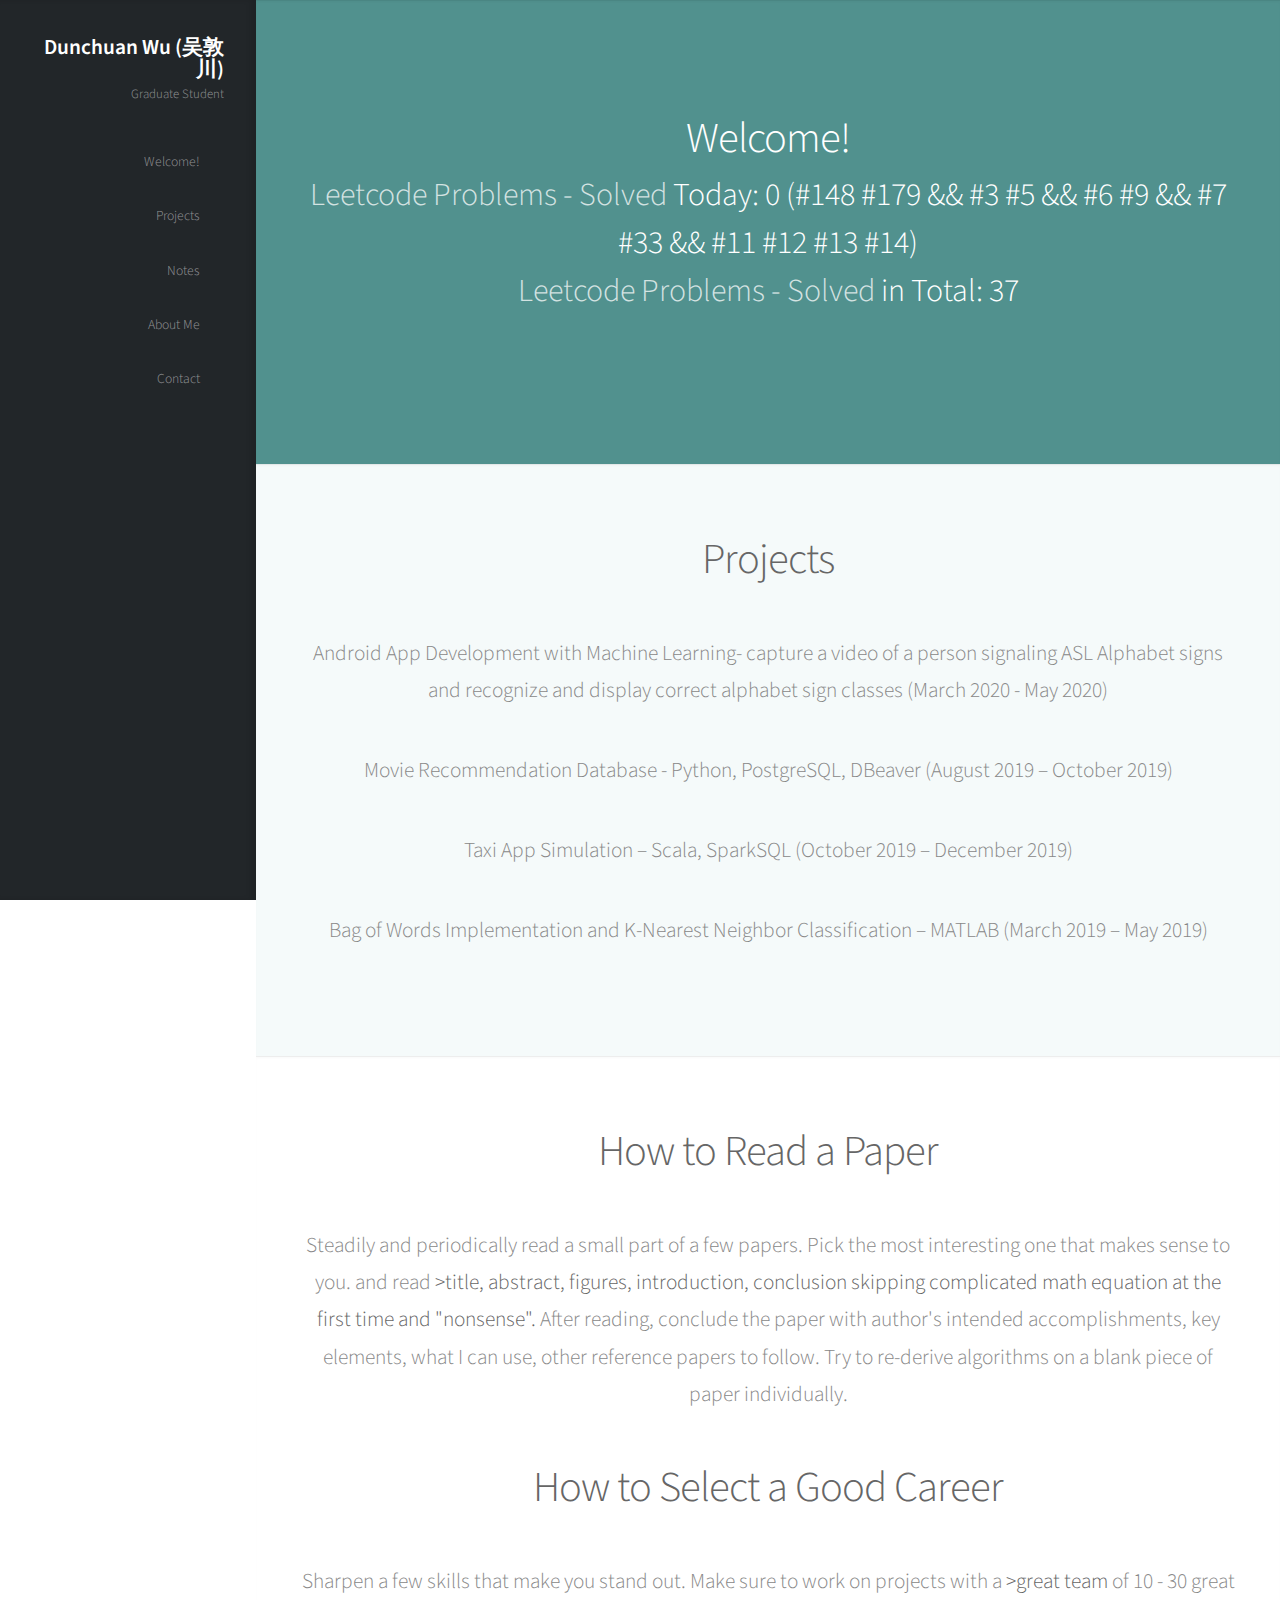
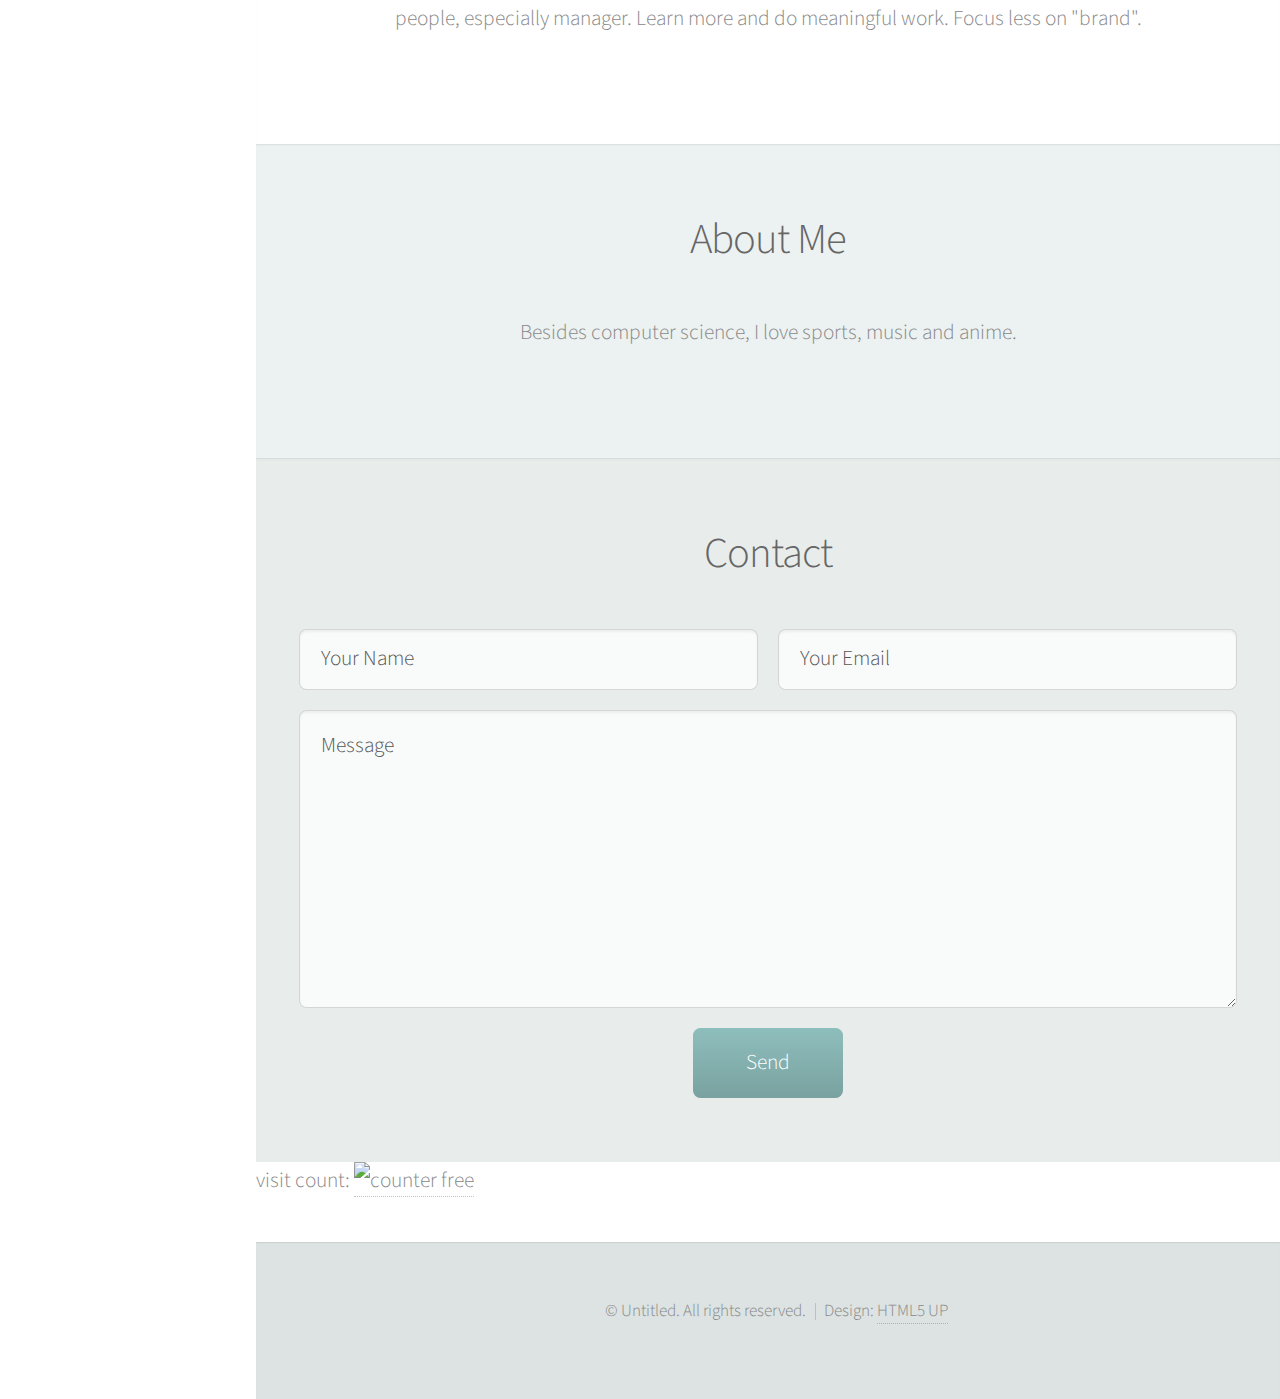
==== commit 3bcb47e6: "Update index.html" ====
--- a/index.html
+++ b/index.html
@@ -26,7 +26,7 @@
 							<span class="image avatar48"><img src="images/avatar.jpg" alt="" /></span>
 							-->
 							<h1 id="title"> Dunchuan Wu (吴敦川)</h1>
-							<p>Grad Student</p>
+							<p>Graduate Student</p>
 						</div>
 
 					<!-- Nav -->
@@ -35,6 +35,8 @@
 								<li><a href="#top" id="top-link"><span class="icon solid fa-home">Welcome!</span></a></li>
 								<li><a href="#portfolio" id="projects-link"><span class="icon solid fa-th">Projects</span></a>
 								</li>
+								<li><a href="#notes" id="notes-link"><span class="icon solid fa-th">Notes</span></a></li>
+
 								<li><a href="#about" id="about-link"><span class="icon solid fa-user">About Me</span></a></li>
 								<li><a href="#contact" id="contact-link"><span class="icon solid fa-envelope">Contact</span></a></li>
 							</ul>
@@ -65,9 +67,9 @@
 							<header>
 								<h2 class="alt">
 								<strong>Welcome!</strong>
-								<!-- <h3> Leetcode Problems - Solved <strong>Today: 2 (#148, #179 && #3, #5 && #6, #9 && #7 #33)</strong> </h3> 
-								<h3> Leetcode Problems - Solved <strong>in Total: 33</strong> </h3>
-								 -->
+								<h3> Leetcode Problems - Solved <strong>Today: 0 (#148 #179 && #3 #5 && #6 #9 && #7 #33 && #11 #12 #13 #14)</strong> </h3> 
+								<h3> Leetcode Problems - Solved <strong>in Total: 37</strong> </h3>
+								
 
 							</header>
 							
@@ -150,6 +152,36 @@
 
 						</div>
 					</section>
+
+				<!-- Notes -->
+					<section id="notes" class="five">
+						<div class="container">
+
+							<header>
+								<h2>How to Read a Paper</h2>
+							</header>
+
+							<p>
+								Steadily and periodically read a small part of a few papers. Pick the most interesting one that 
+							makes sense to you.
+							and read <strong>>title, abstract, figures, introduction, conclusion skipping complicated math equation at the first time and "nonsense".</strong>
+								After reading, conclude the paper with author's intended accomplishments, key elements, what I 
+							can use, other reference papers to follow. Try to re-derive algorithms on a blank piece of paper individually. 
+							</p>
+
+							<header>
+								<h2>How to Select a Good Career</h2>
+							</header>
+							<p>
+							Sharpen a few skills that make you stand out.
+							Make sure to work on projects with a <strong>>great team</strong> of 10 - 30 great people, especially manager.
+							Learn more and do meaningful work. 
+							Focus less on "brand".
+
+							</p>
+						</div>
+					</section>
+
 
 				<!-- About Me -->
 					<section id="about" class="three">
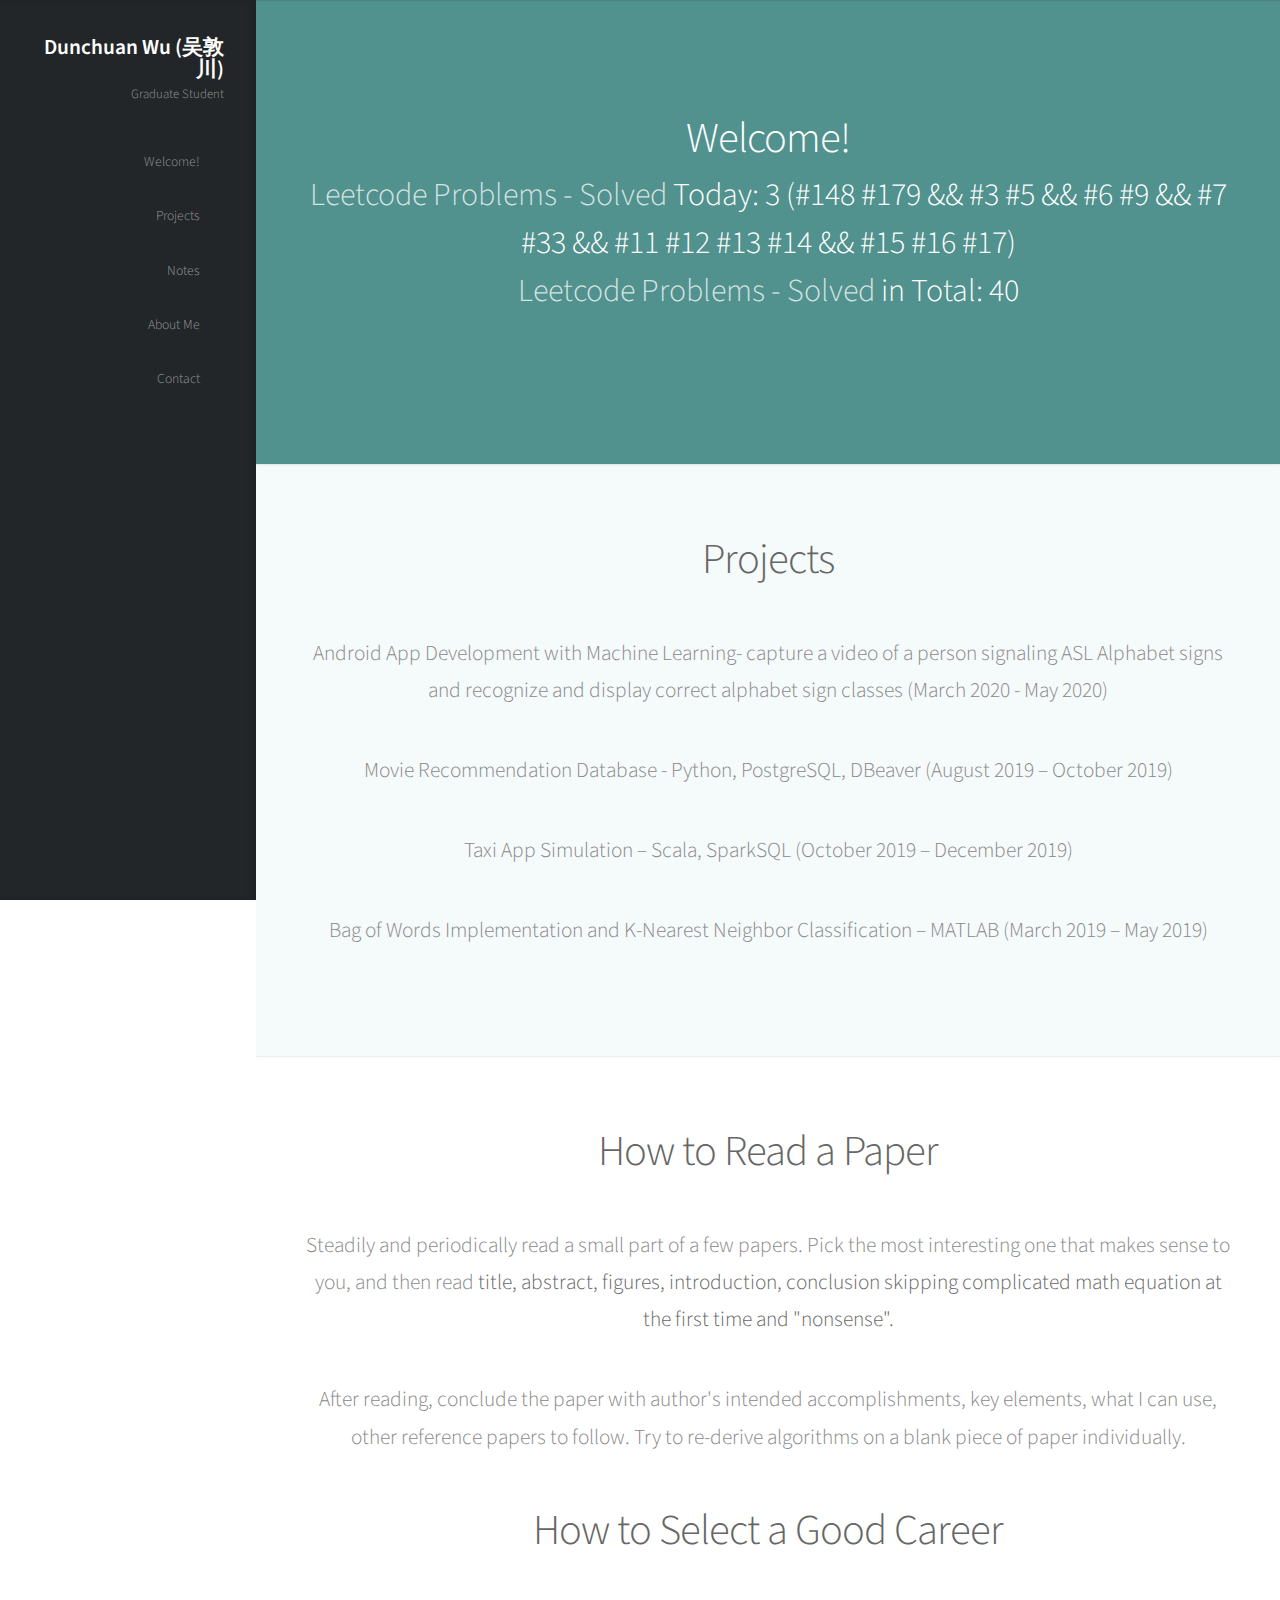
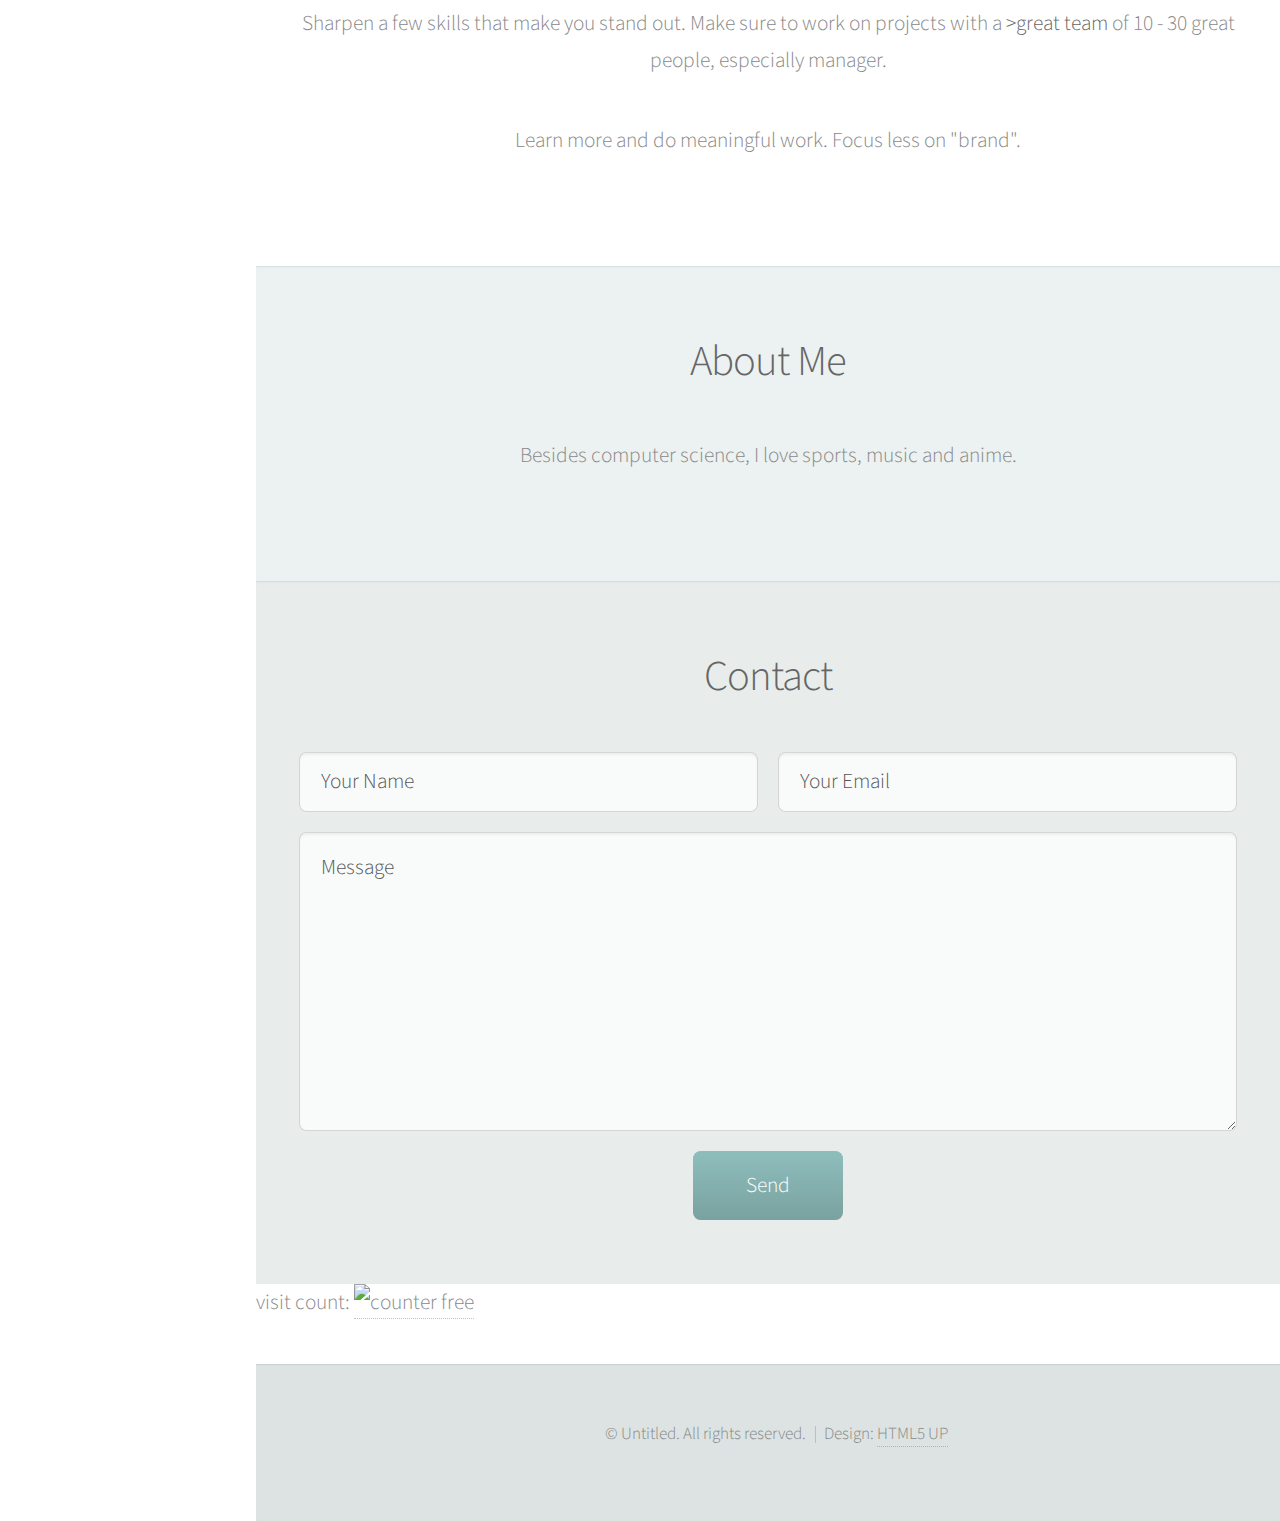
==== commit f7876d07: "Update index.html" ====
--- a/index.html
+++ b/index.html
@@ -67,8 +67,8 @@
 							<header>
 								<h2 class="alt">
 								<strong>Welcome!</strong>
-								<h3> Leetcode Problems - Solved <strong>Today: 0 (#148 #179 && #3 #5 && #6 #9 && #7 #33 && #11 #12 #13 #14)</strong> </h3> 
-								<h3> Leetcode Problems - Solved <strong>in Total: 37</strong> </h3>
+								<h3> Leetcode Problems - Solved <strong>Today: 3 (#148 #179 && #3 #5 && #6 #9 && #7 #33 && #11 #12 #13 #14 && #15 #16 #17)</strong> </h3> 
+								<h3> Leetcode Problems - Solved <strong>in Total: 40</strong> </h3>
 								
 
 							</header>
@@ -163,8 +163,10 @@
 
 							<p>
 								Steadily and periodically read a small part of a few papers. Pick the most interesting one that 
-							makes sense to you.
-							and read <strong>>title, abstract, figures, introduction, conclusion skipping complicated math equation at the first time and "nonsense".</strong>
+							makes sense to you, and then read <strong>title, abstract, figures, introduction, conclusion skipping complicated math equation at the first time and "nonsense".</strong>
+							</p>
+
+							<p>	
 								After reading, conclude the paper with author's intended accomplishments, key elements, what I 
 							can use, other reference papers to follow. Try to re-derive algorithms on a blank piece of paper individually. 
 							</p>
@@ -175,10 +177,13 @@
 							<p>
 							Sharpen a few skills that make you stand out.
 							Make sure to work on projects with a <strong>>great team</strong> of 10 - 30 great people, especially manager.
+							</p>
+
+							<p>
 							Learn more and do meaningful work. 
 							Focus less on "brand".
-
-							</p>
+							</p>
+
 						</div>
 					</section>
 
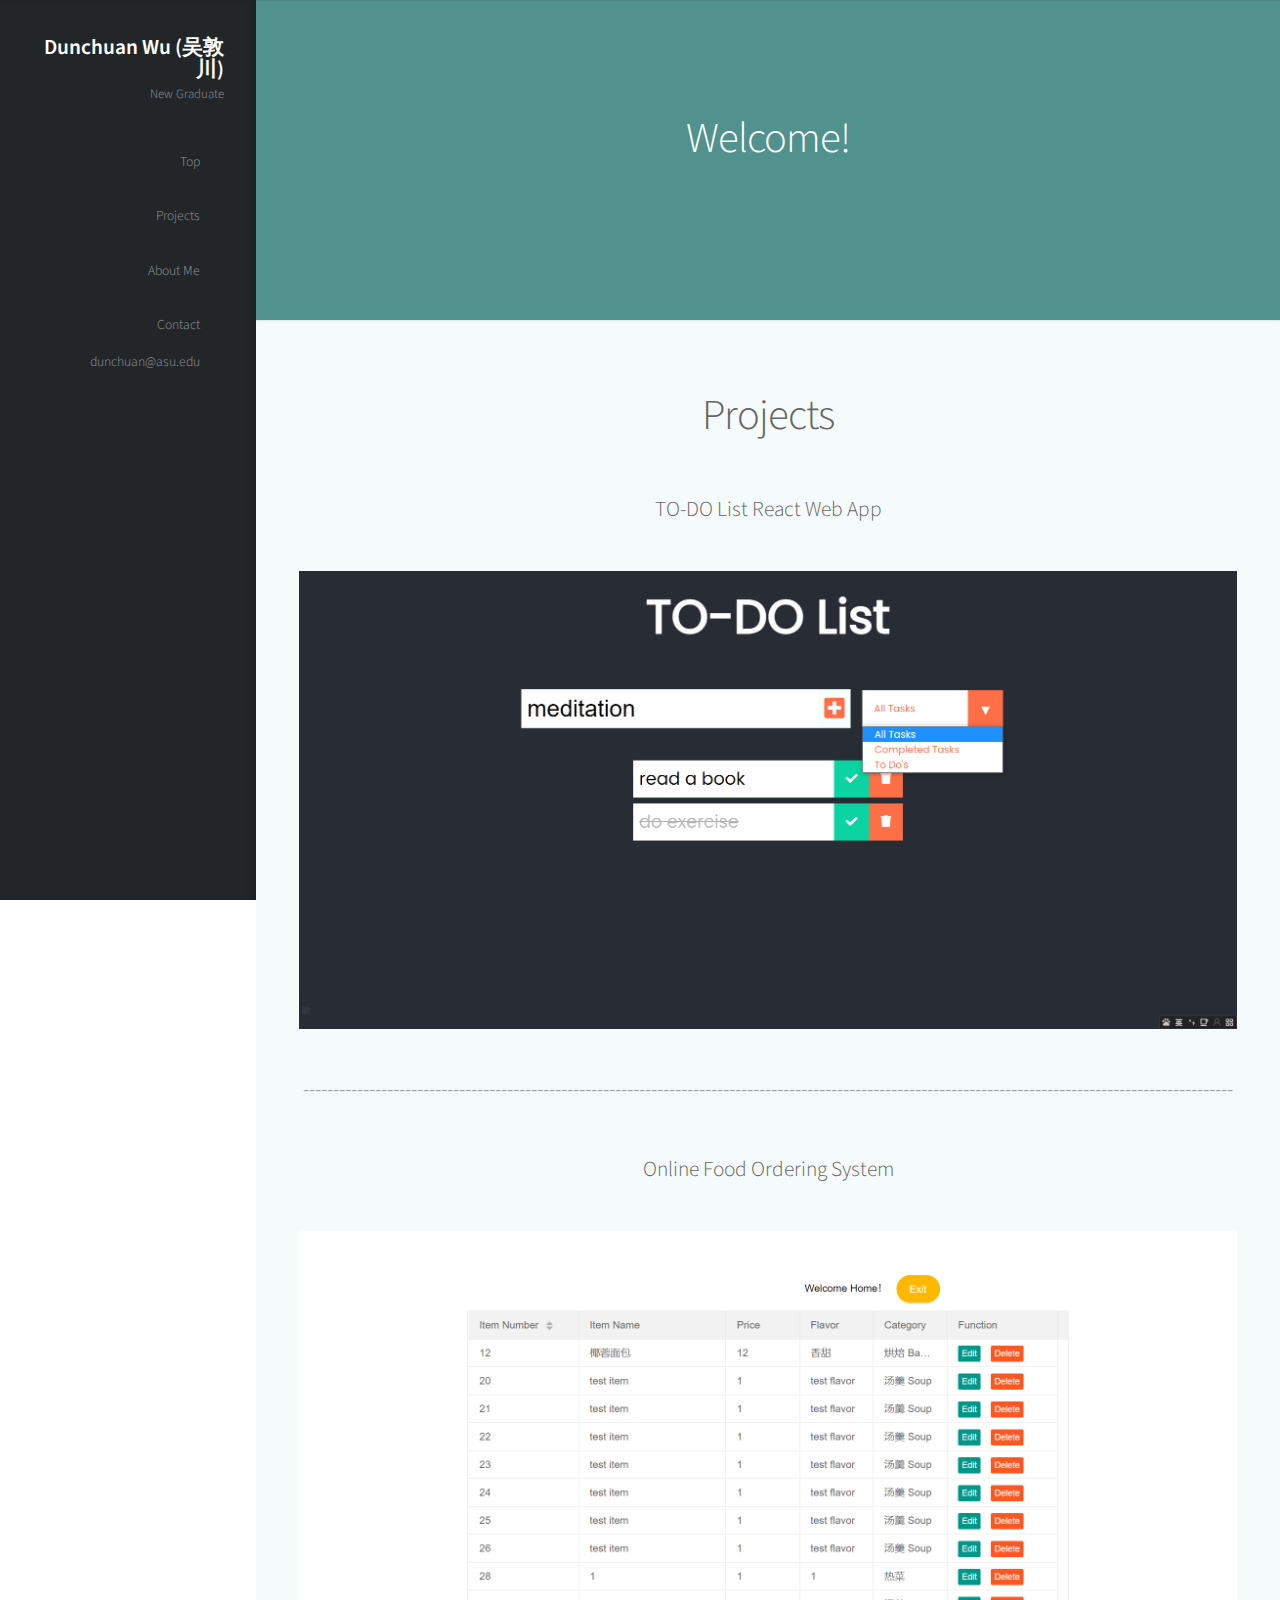
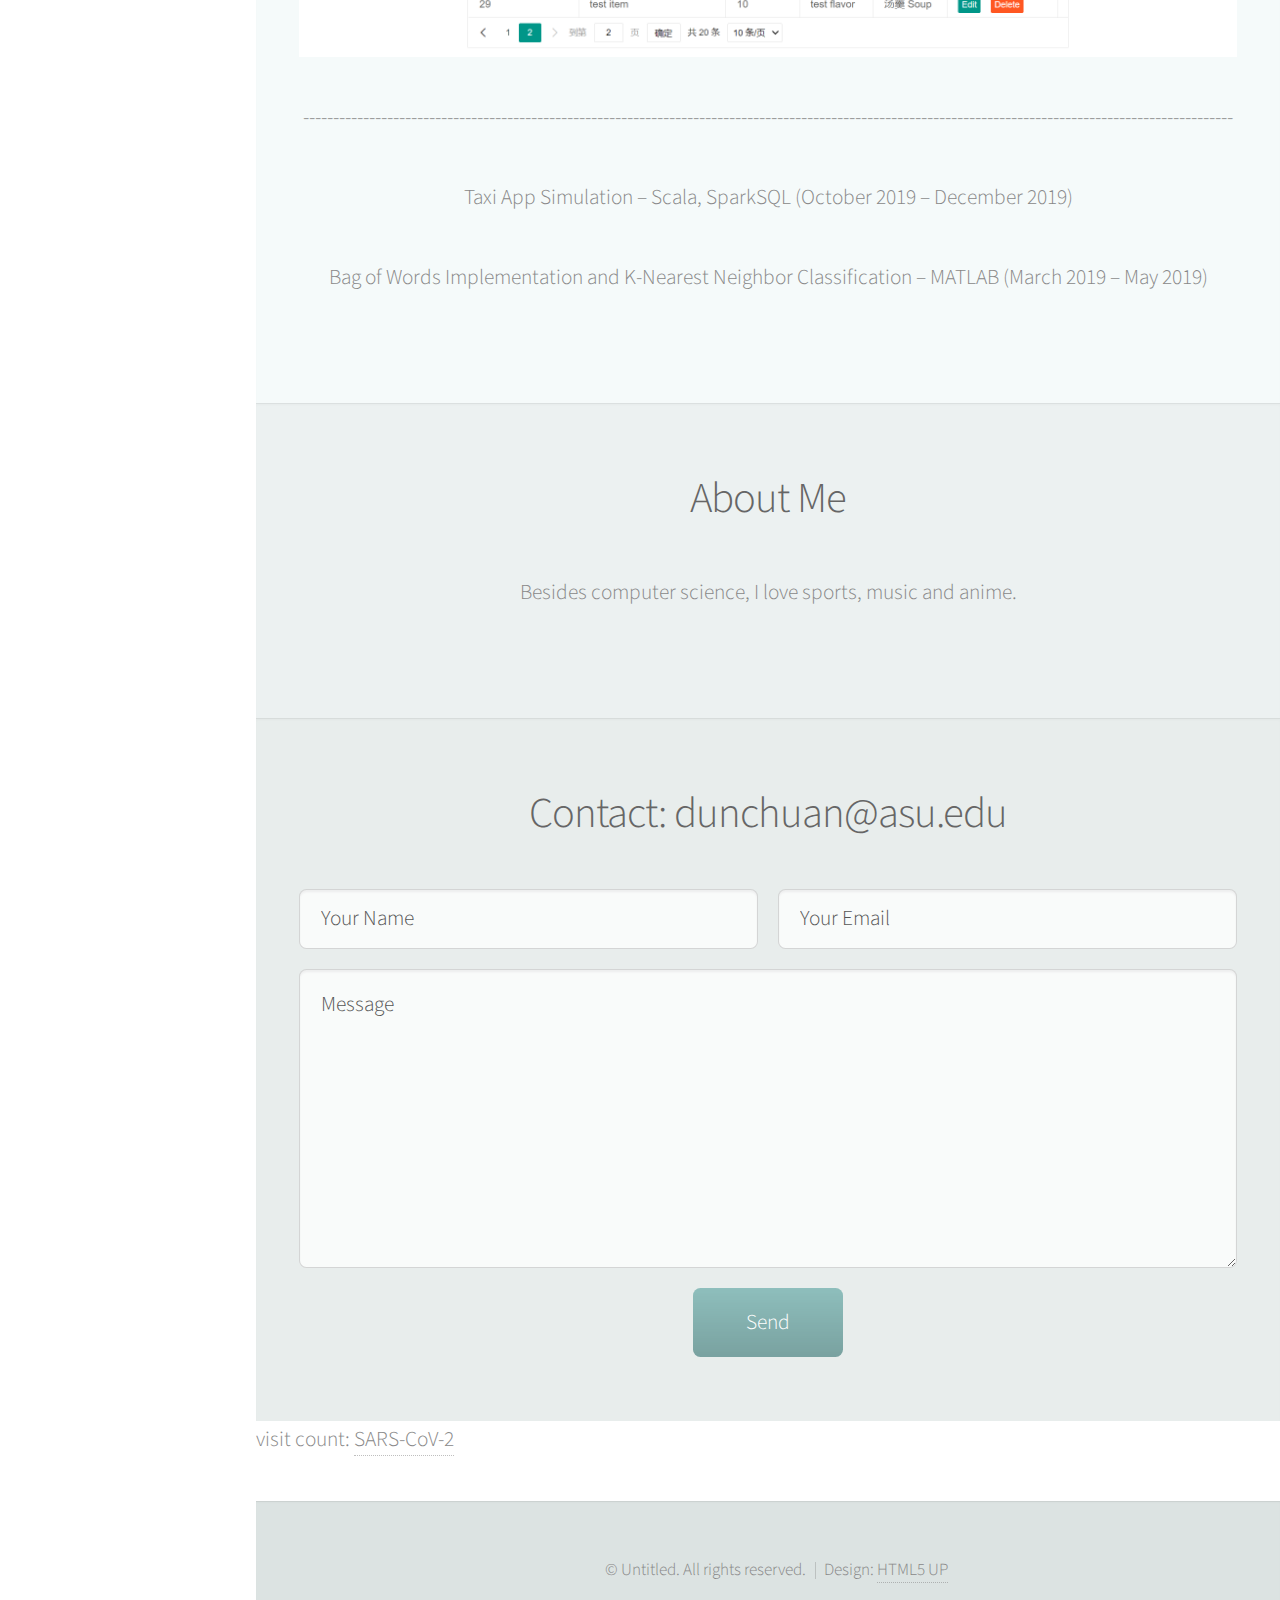
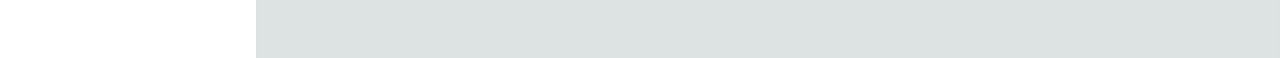
==== commit d8654c1f: "Update index.html" ====
--- a/index.html
+++ b/index.html
@@ -26,19 +26,25 @@
 							<span class="image avatar48"><img src="images/avatar.jpg" alt="" /></span>
 							-->
 							<h1 id="title"> Dunchuan Wu (吴敦川)</h1>
-							<p>Graduate Student</p>
+							<p>New Graduate</p>
 						</div>
 
 					<!-- Nav -->
 						<nav id="nav">
 							<ul>
-								<li><a href="#top" id="top-link"><span class="icon solid fa-home">Welcome!</span></a></li>
-								<li><a href="#portfolio" id="projects-link"><span class="icon solid fa-th">Projects</span></a>
+								<li>
+									<a href="#top" id="top-link"><span class="icon solid fa-home">Top</span></a>
 								</li>
-								<li><a href="#notes" id="notes-link"><span class="icon solid fa-th">Notes</span></a></li>
+
+								<li>
+									<a href="#portfolio" id="projects-link"><span class="icon solid fa-th">Projects</span></a>
+								</li>
+								<!-- <li>
+									<a href="#notes" id="notes-link"><span class="icon solid fa-th">Notes</span></a>
+								</li> -->
 
 								<li><a href="#about" id="about-link"><span class="icon solid fa-user">About Me</span></a></li>
-								<li><a href="#contact" id="contact-link"><span class="icon solid fa-envelope">Contact</span></a></li>
+								<li><a href="#contact" id="contact-link"><span class="icon solid fa-envelope">Contact<br>dunchuan@asu.edu</span></a></li>
 							</ul>
 						</nav>
 
@@ -48,9 +54,9 @@
 
 					<!-- Social Icons -->
 						<ul class="icons">
-							<li><a href="#" class="icon brands fa fa-weixin"><span class="label">wechat</span></a></li>
-							<li><a href="#" class="icon brands fa-github"><span class="label">Github</span></a></li>
-							<li><a href="#" class="icon solid fa-envelope"><span class="label">Email</span></a></li>
+							<!--  <li><a href="#" class="icon brands fa fa-weixin"><span class="label">wechat</span></a></li> -->
+							<li><a href="https://github.com/dunchuan" class="icon brands fa-github" style="font-size: 5em;"><span class="label">Github </span></a></li>
+							<!-- <li><a href="#" class="icon solid fa-envelope"><span class="label">Email</span></a></li> -->
 						</ul>
 
 				</div>
@@ -67,10 +73,9 @@
 							<header>
 								<h2 class="alt">
 								<strong>Welcome!</strong>
-								<h3> Leetcode Problems - Solved <strong>Today: 3 (#148 #179 && #3 #5 && #6 #9 && #7 #33 && #11 #12 #13 #14 && #15 #16 #17)</strong> </h3> 
-								<h3> Leetcode Problems - Solved <strong>in Total: 40</strong> </h3>
+								<h3> 
+								</h3> 
 								
-
 							</header>
 							
 							<!--
@@ -89,12 +94,22 @@
 							<header>
 								<h2>Projects</h2>
 							</header>
-
-							<p>
-							Android App Development with Machine Learning- capture a video of a person signaling ASL Alphabet signs and recognize and display correct alphabet sign classes (March 2020 - May 2020)
-							</p>
-							<p>
-							Movie Recommendation Database - Python, PostgreSQL, DBeaver (August 2019 – October 2019)
+							<p>
+							<strong>TO-DO List React Web App</strong> 
+							</p>
+							<a href="#" class="image featured"><img src="images/reactDemo.png" alt="" /></a>
+							<p>
+								-----------------------------------------------------------------------------------------------------------------------------------------------------------
+							 <!-- <br> -->
+							</p>
+
+							<p>
+								<strong>Online Food Ordering System</strong>
+							</p>
+							<a href="#" class="image featured"><img src="images/orderSystemDemo.png" alt="" /></a>
+							<p>
+								-----------------------------------------------------------------------------------------------------------------------------------------------------------
+							 <!-- <br> -->
 							</p>
 							<p>
 							Taxi App Simulation – Scala, SparkSQL (October 2019 – December 2019)
@@ -154,6 +169,7 @@
 					</section>
 
 				<!-- Notes -->
+				<!--
 					<section id="notes" class="five">
 						<div class="container">
 
@@ -186,7 +202,7 @@
 
 						</div>
 					</section>
-
+				-->
 
 				<!-- About Me -->
 					<section id="about" class="three">
@@ -210,7 +226,7 @@
 						<div class="container">
 
 							<header>
-								<h2>Contact</h2>
+								<h2>Contact: dunchuan@asu.edu</h2>
 							</header>
 							
 							<!--
@@ -233,10 +249,10 @@
 					</section>
 
 					<p>visit count:
-						<a href="https://www.hitwebcounter.com" target="_blank">
-						<img src="https://hitwebcounter.com/counter/counter.php?page=7541498&style=0025&nbdigits=6&type=page&initCount=0" title="Web Counter" Alt="counter free"   border="0" >
-						</a> 
+						<a href='https://www.symptoma.cn/zh/info/covid-19#info'>SARS-CoV-2</a> <script type='text/javascript' src='https://www.freevisitorcounters.com/auth.php?id=7e2396b5b8c17d4be8470584ddeb50b8c49063ae'></script>
+<script type="text/javascript" src="https://www.freevisitorcounters.com/en/home/counter/829614/t/0"></script>
 					</p>
+
 
 			</div>
 
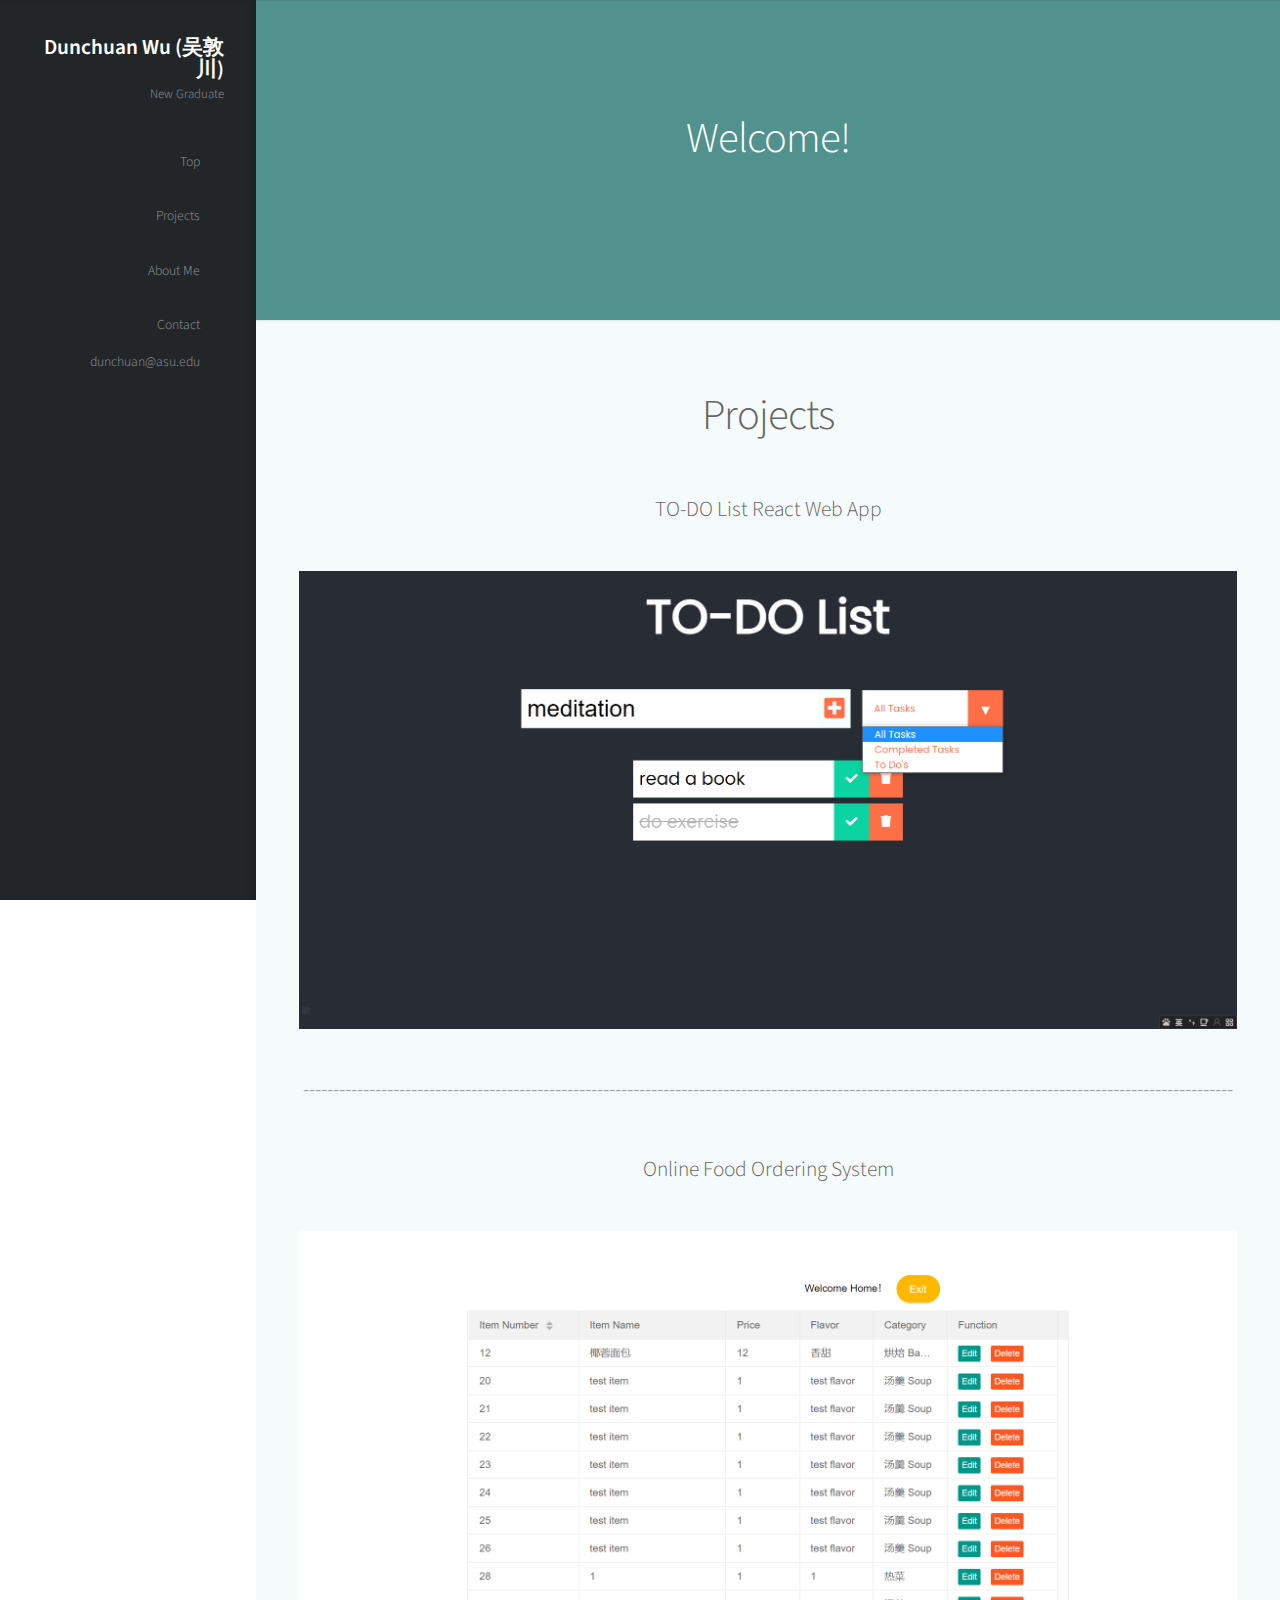
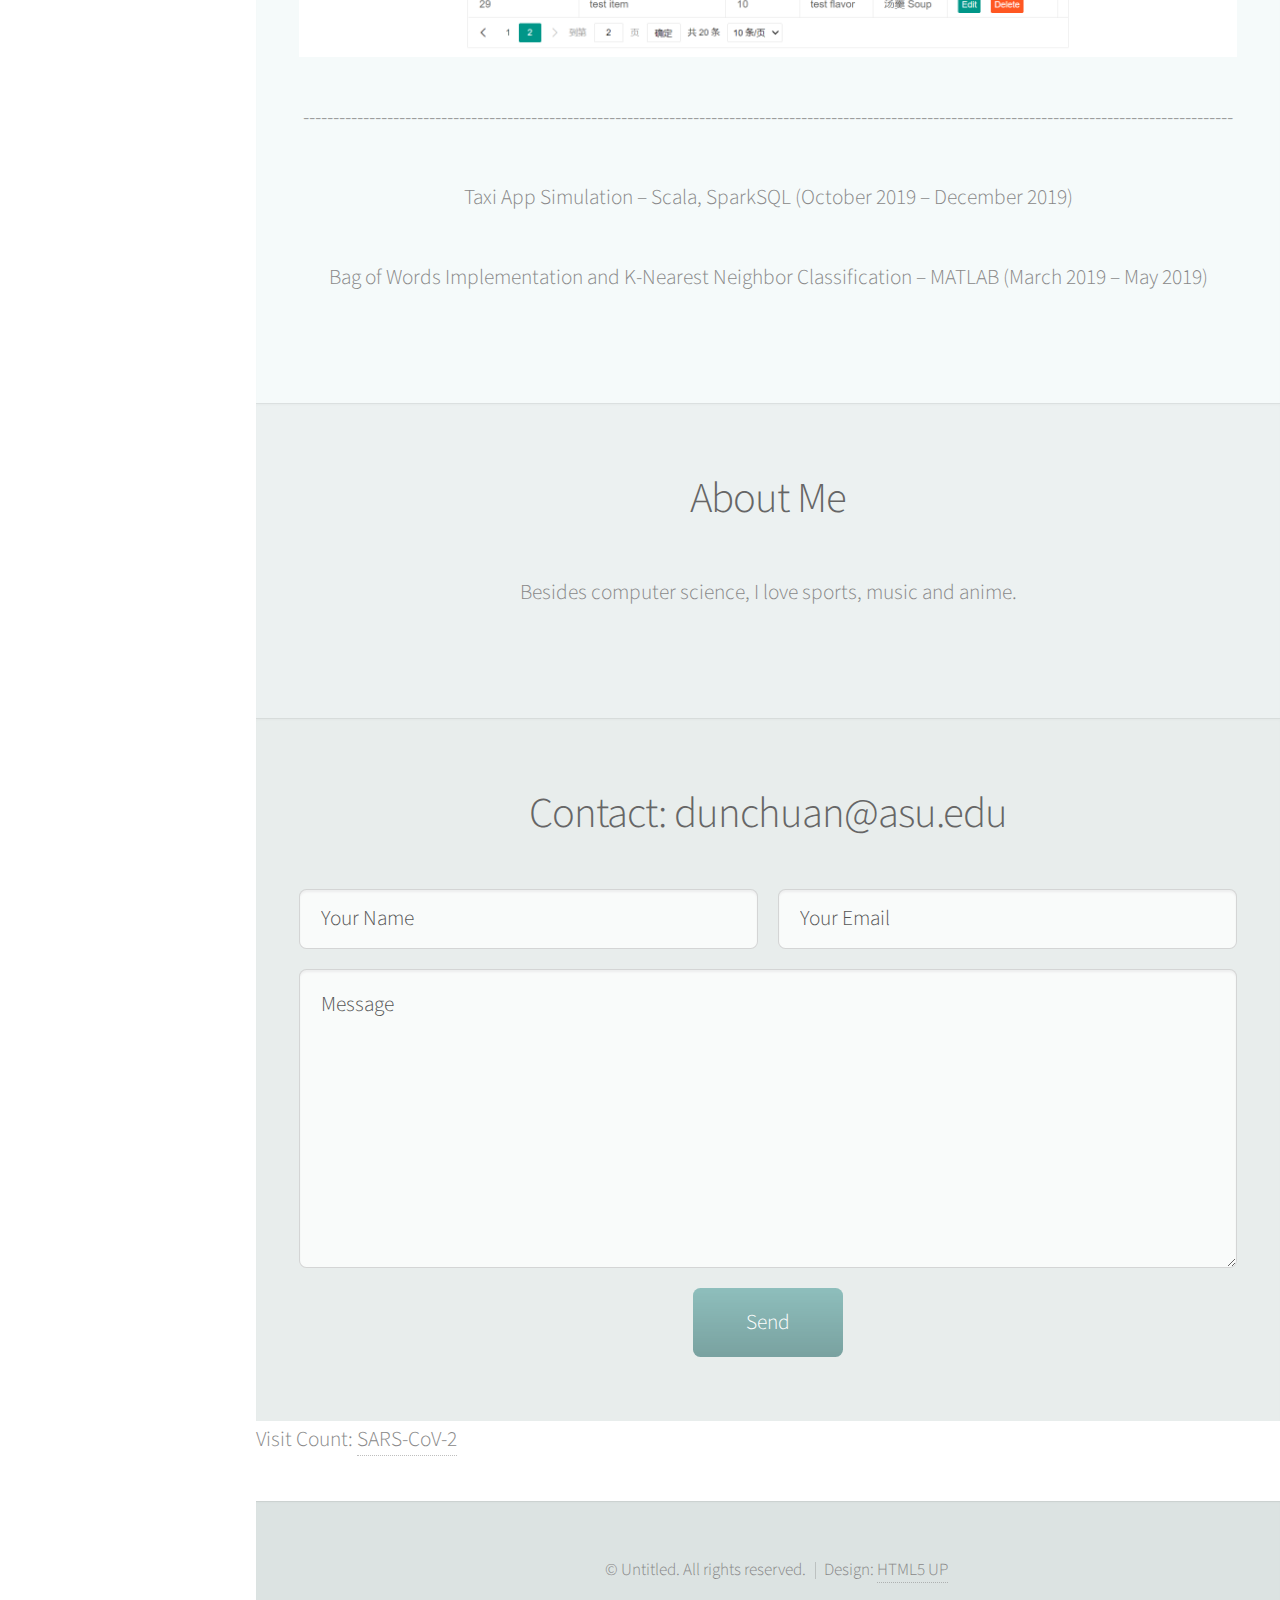
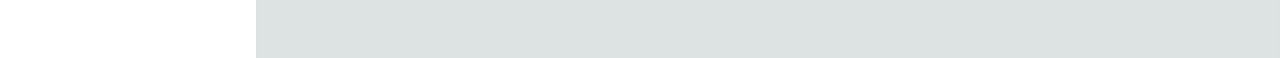
==== commit e312d45c: "new visit counter" ====
--- a/index.html
+++ b/index.html
@@ -248,7 +248,7 @@
 						</div>
 					</section>
 
-					<p>visit count:
+					<p>Visit Count:
 						<a href='https://www.symptoma.cn/zh/info/covid-19#info'>SARS-CoV-2</a> <script type='text/javascript' src='https://www.freevisitorcounters.com/auth.php?id=7e2396b5b8c17d4be8470584ddeb50b8c49063ae'></script>
 <script type="text/javascript" src="https://www.freevisitorcounters.com/en/home/counter/829614/t/0"></script>
 					</p>
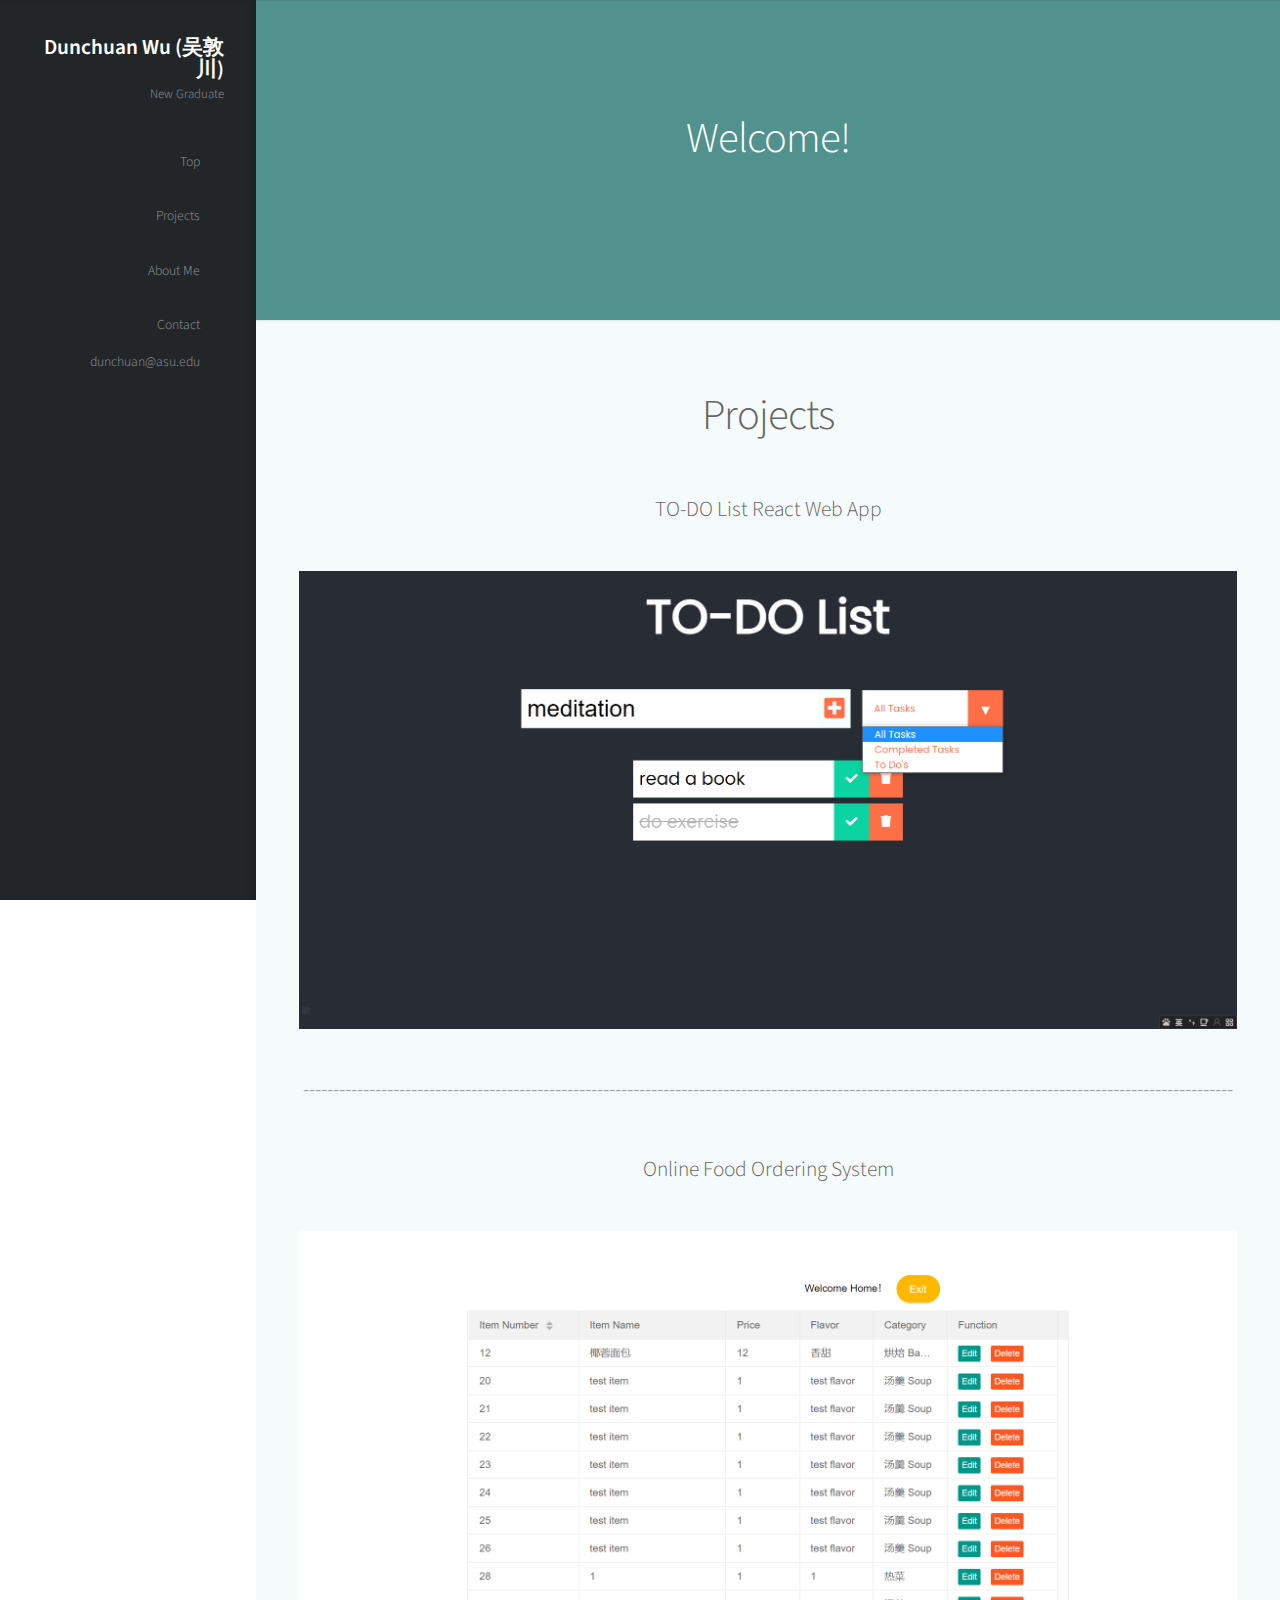
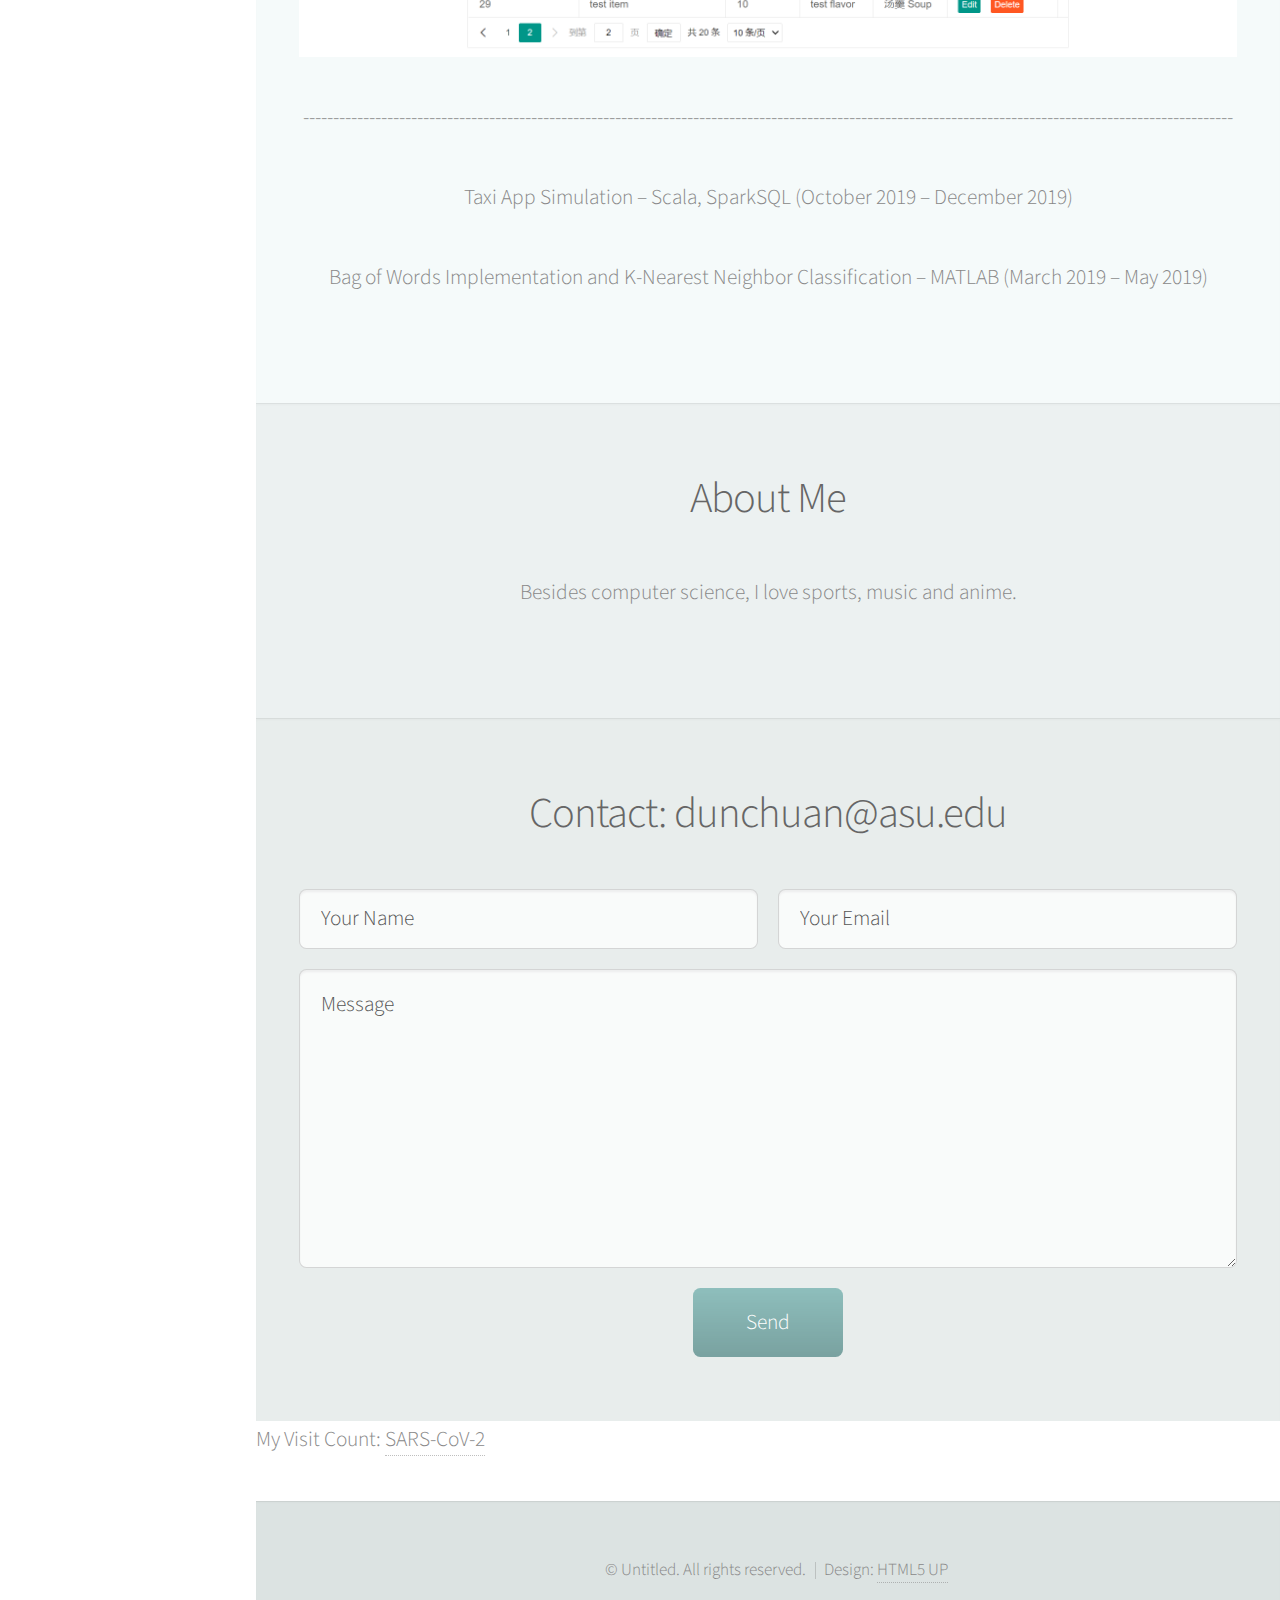
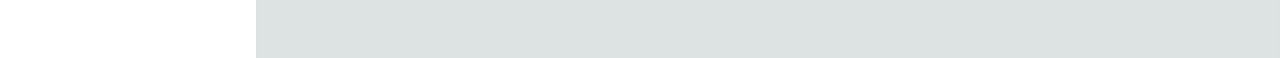
==== commit 757c9f7c: "Update index.html" ====
--- a/index.html
+++ b/index.html
@@ -248,9 +248,10 @@
 						</div>
 					</section>
 
-					<p>Visit Count:
-						<a href='https://www.symptoma.cn/zh/info/covid-19#info'>SARS-CoV-2</a> <script type='text/javascript' src='https://www.freevisitorcounters.com/auth.php?id=7e2396b5b8c17d4be8470584ddeb50b8c49063ae'></script>
-<script type="text/javascript" src="https://www.freevisitorcounters.com/en/home/counter/829614/t/0"></script>
+					<p>My Visit Count:
+						<!-- <div style="text-align:center;"><script type="text/javascript" src="http://services.webestools.com/cpt_pages_views/73625-8-5.js"></script></div><a href="http://www.webestools.com/" style="display:block;text-align:center;" title="Tools services webmasters counters generators scripts tutorials free"><img src="http://www.webestools.com/images/ban03.gif" alt="Tools services webmasters counters generators scripts tutorials free" /></a>   -->
+						 <a href='https://www.symptoma.cn/zh/info/covid-19#info'>SARS-CoV-2</a> <script type='text/javascript' src='https://www.freevisitorcounters.com/auth.php?id=f8858a3ae1e33cbf63a8a2e693191bfbb2e58c2c'></script>
+						<script type="text/javascript" src="https://www.freevisitorcounters.com/en/home/counter/830732/t/1"></script>
 					</p>
 
 
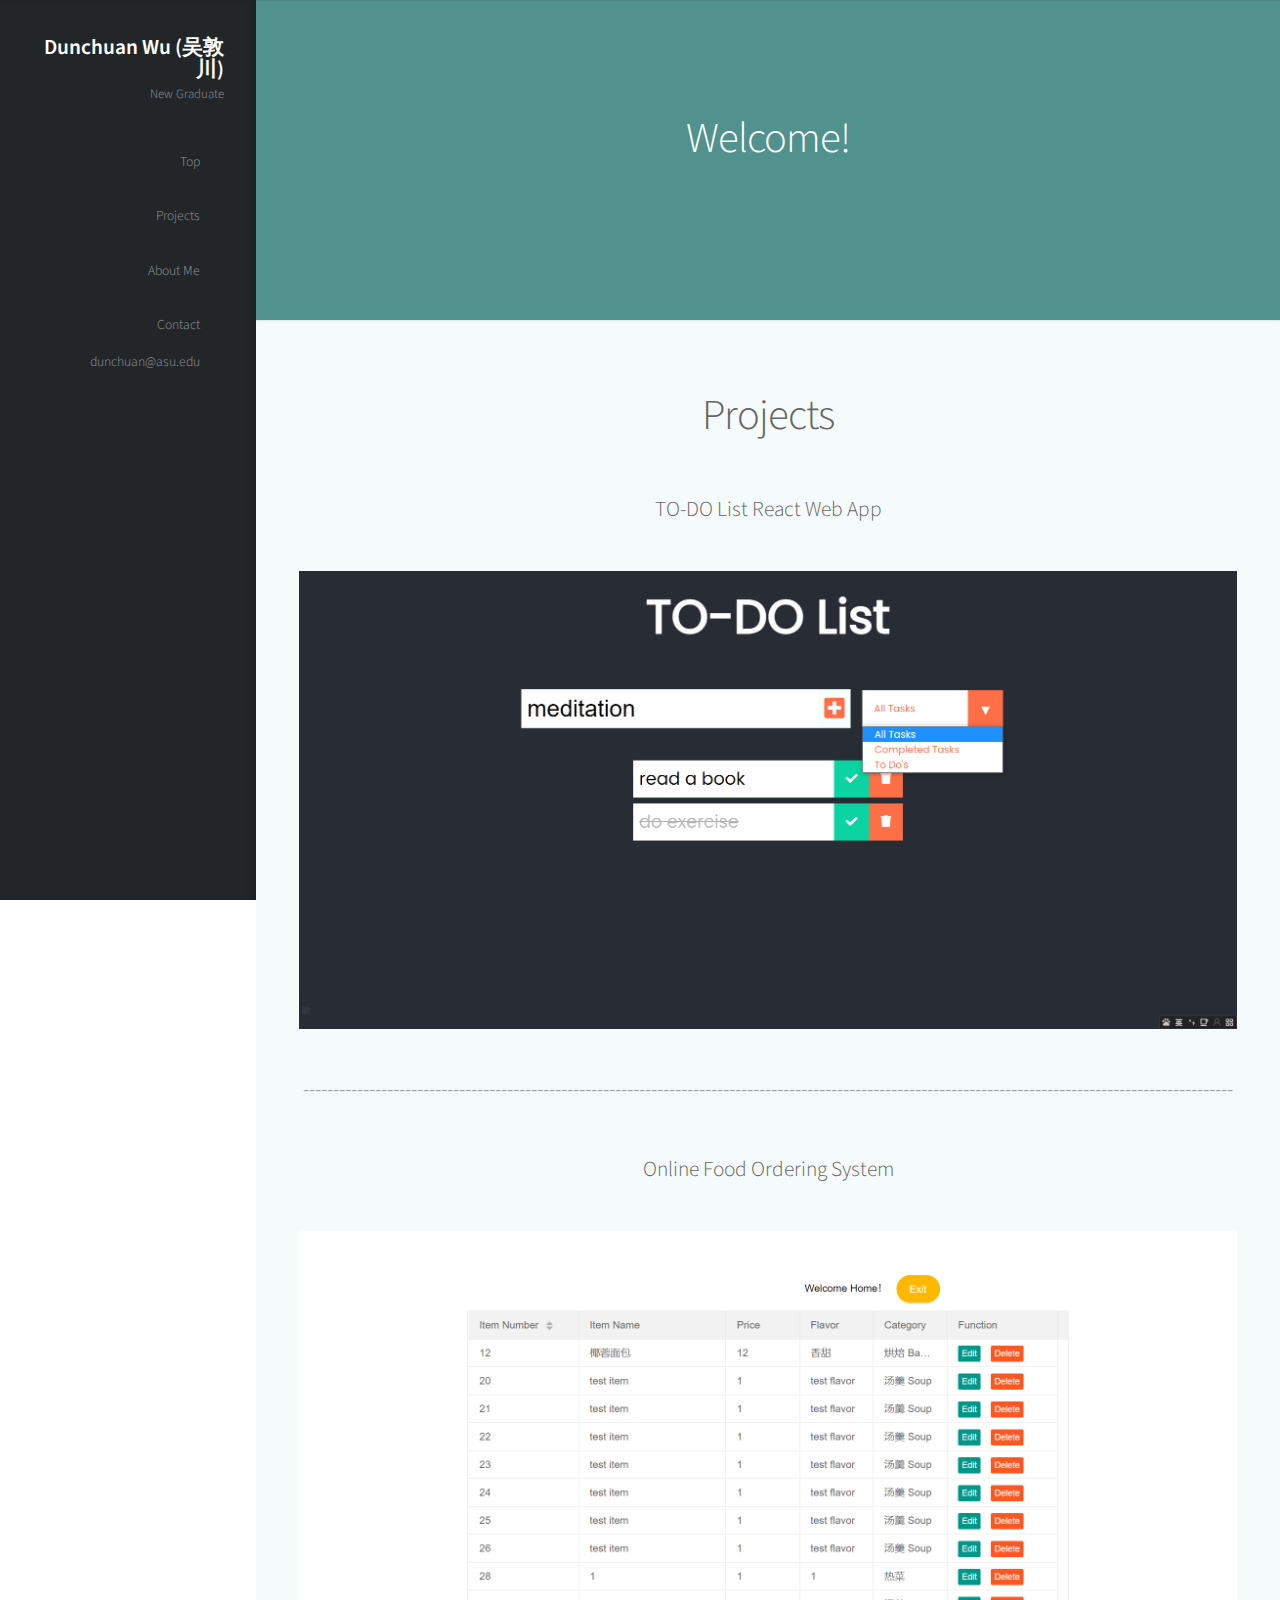
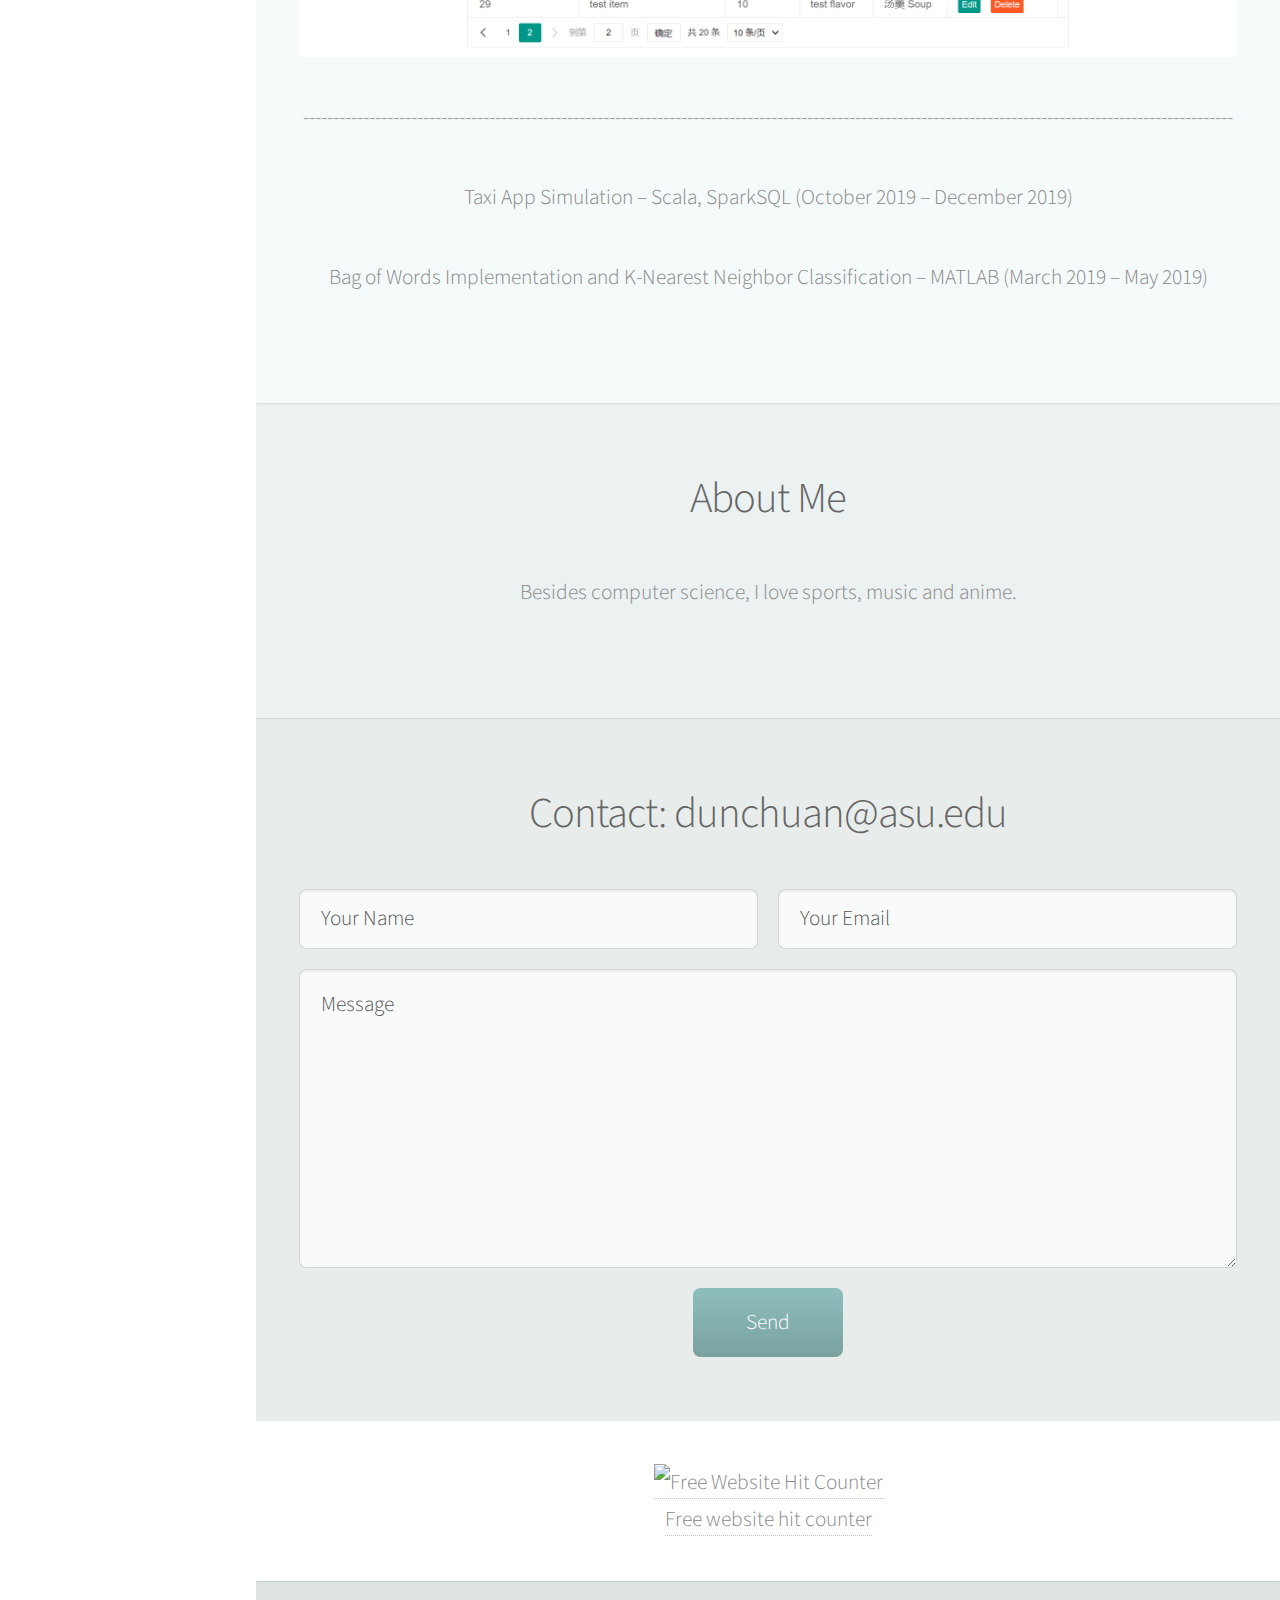
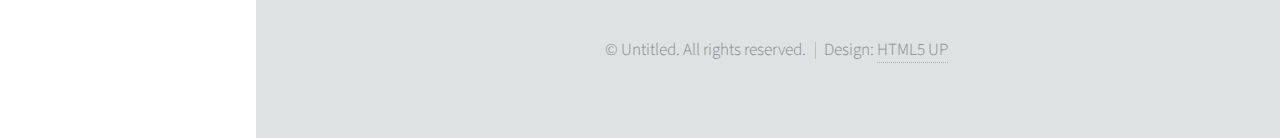
==== commit 17860a17: "Update index.html" ====
--- a/index.html
+++ b/index.html
@@ -248,10 +248,8 @@
 						</div>
 					</section>
 
-					<p>My Visit Count:
-						<!-- <div style="text-align:center;"><script type="text/javascript" src="http://services.webestools.com/cpt_pages_views/73625-8-5.js"></script></div><a href="http://www.webestools.com/" style="display:block;text-align:center;" title="Tools services webmasters counters generators scripts tutorials free"><img src="http://www.webestools.com/images/ban03.gif" alt="Tools services webmasters counters generators scripts tutorials free" /></a>   -->
-						 <a href='https://www.symptoma.cn/zh/info/covid-19#info'>SARS-CoV-2</a> <script type='text/javascript' src='https://www.freevisitorcounters.com/auth.php?id=f8858a3ae1e33cbf63a8a2e693191bfbb2e58c2c'></script>
-						<script type="text/javascript" src="https://www.freevisitorcounters.com/en/home/counter/830732/t/1"></script>
+					<p><!-- Visit Count: -->
+						<div align='center'><a href='https://www.free-website-hit-counter.com'><img src='https://www.free-website-hit-counter.com/c.php?d=9&id=127185&s=2' border='0' alt='Free Website Hit Counter'></a><br / ><small><a href='https://www.free-website-hit-counter.com' title="Free Website Hit Counter">Free website hit counter</a></small></div>
 					</p>
 
 
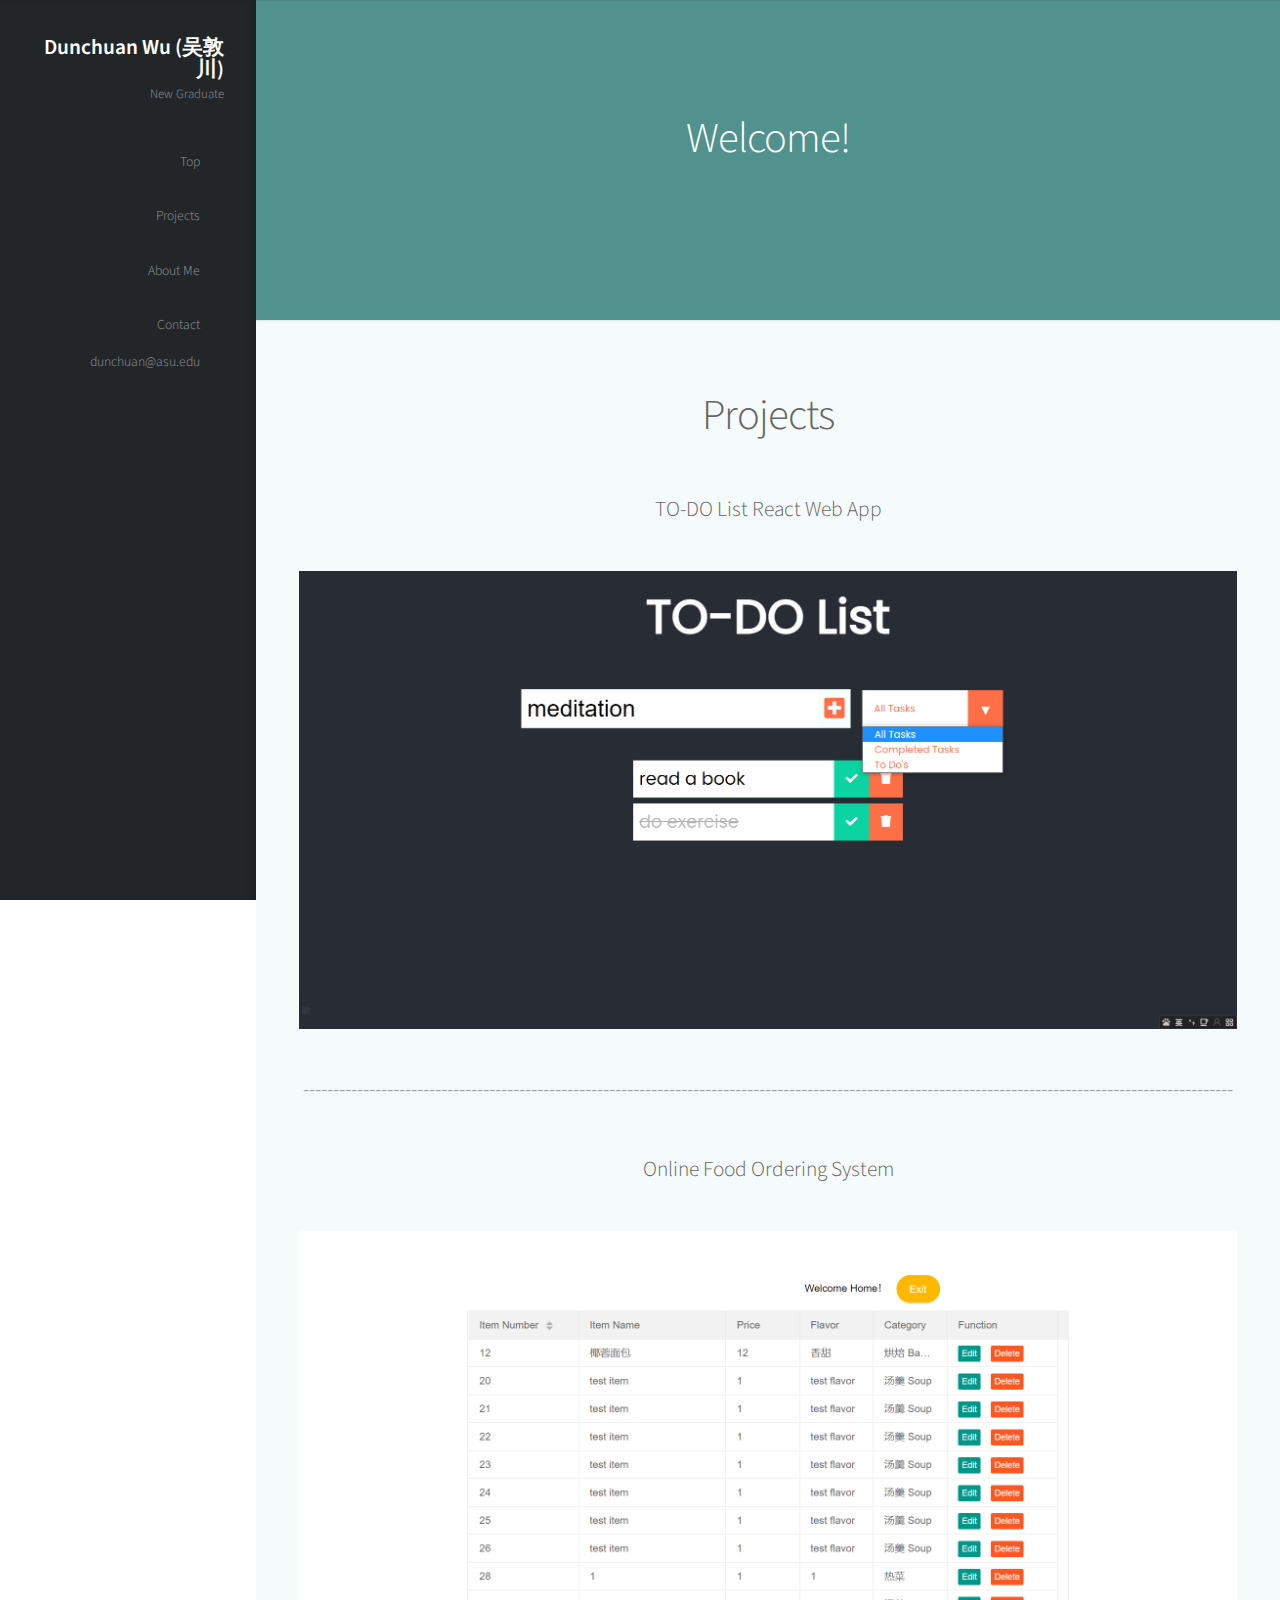
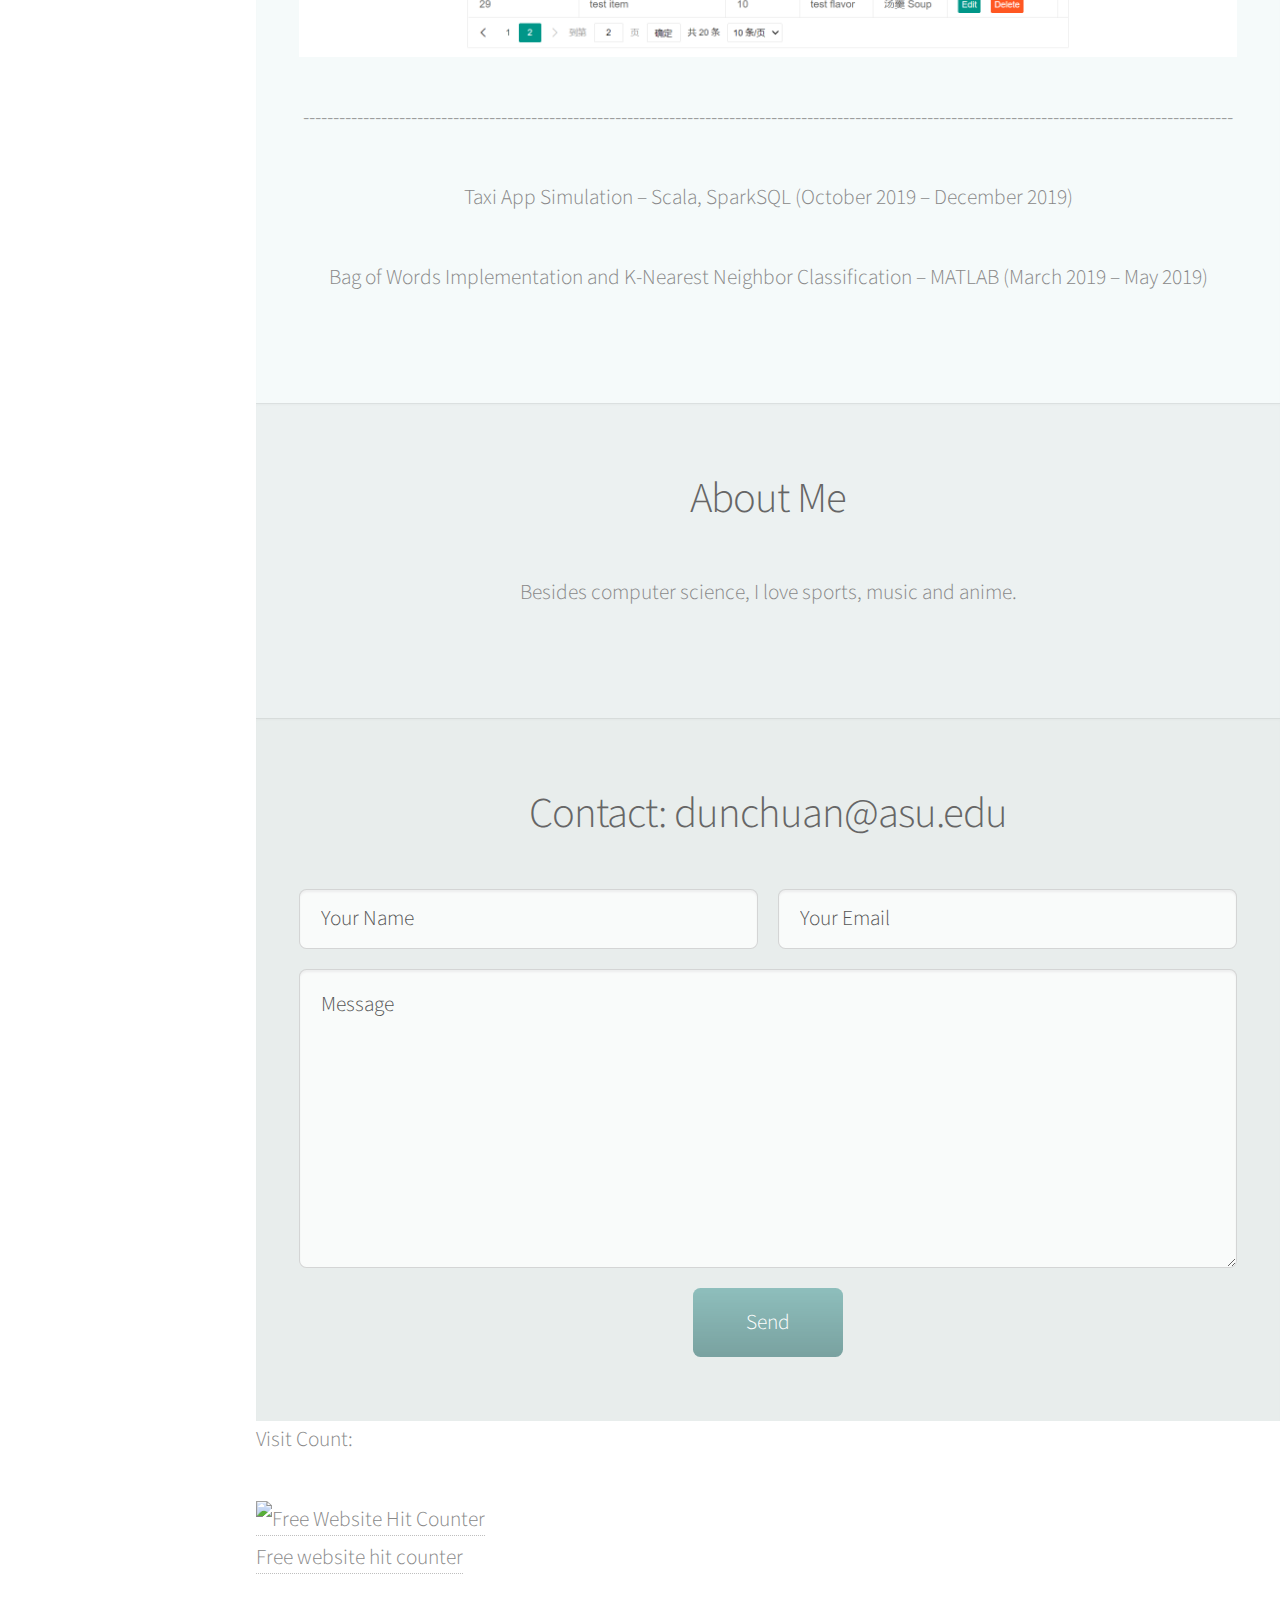
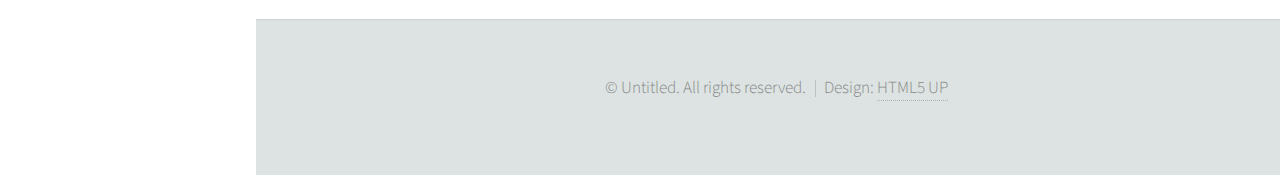
==== commit 1f28429f: "Update index.html" ====
--- a/index.html
+++ b/index.html
@@ -248,8 +248,8 @@
 						</div>
 					</section>
 
-					<p><!-- Visit Count: -->
-						<div align='center'><a href='https://www.free-website-hit-counter.com'><img src='https://www.free-website-hit-counter.com/c.php?d=9&id=127185&s=2' border='0' alt='Free Website Hit Counter'></a><br / ><small><a href='https://www.free-website-hit-counter.com' title="Free Website Hit Counter">Free website hit counter</a></small></div>
+					<p>Visit Count: 
+						<div align='left'><a href='https://www.free-website-hit-counter.com'><img src='https://www.free-website-hit-counter.com/c.php?d=9&id=127185&s=2' border='0' alt='Free Website Hit Counter'></a><br / ><small><a href='https://www.free-website-hit-counter.com' title="Free Website Hit Counter">Free website hit counter</a></small></div>
 					</p>
 
 
